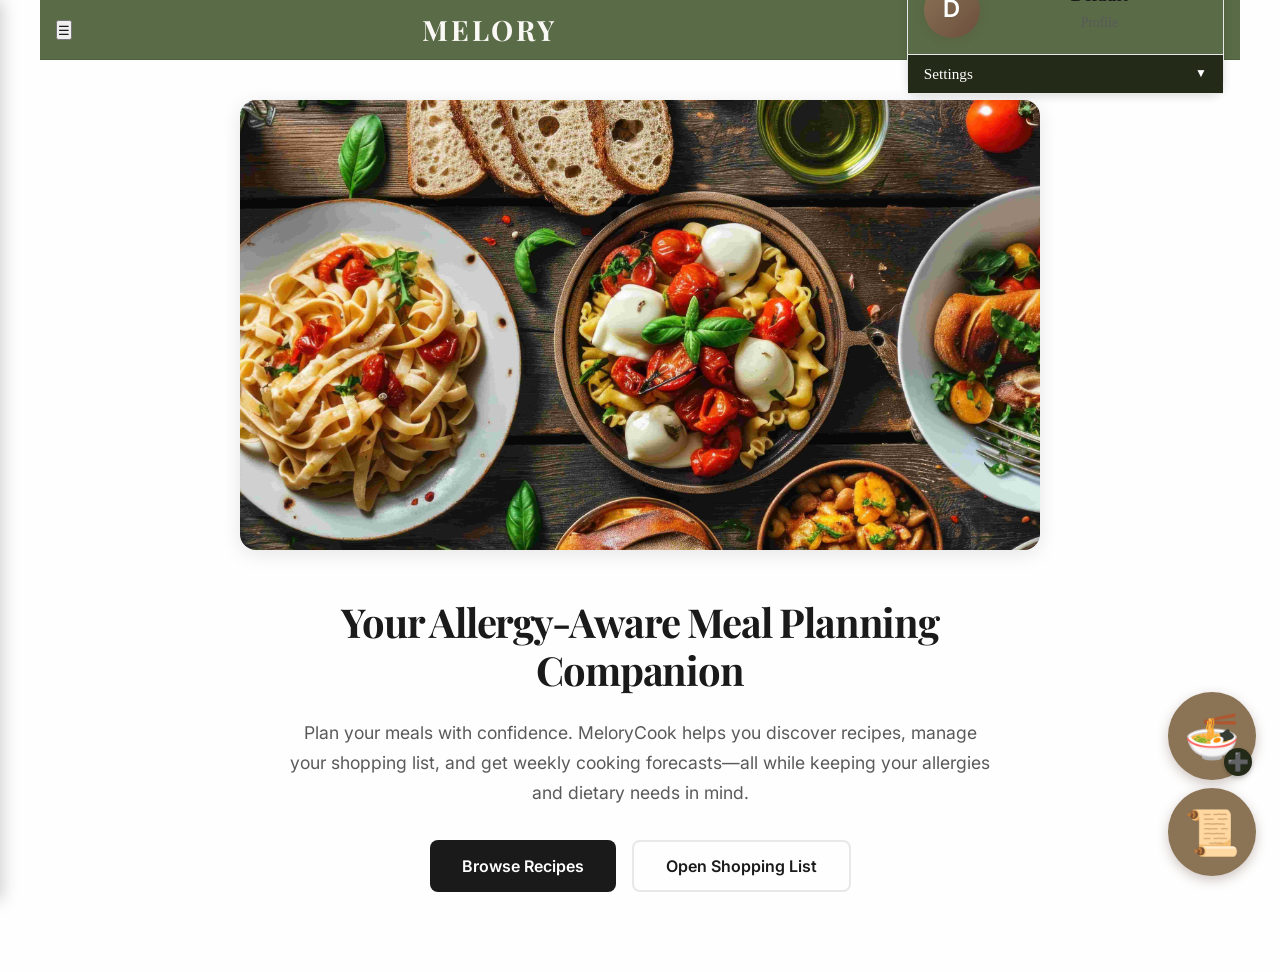
==== index.html @ 7a31fc46 "added a band but behaviour is a mess" ====
<!DOCTYPE html>
<html lang="en">
<head>
    <meta charset="UTF-8">
    <meta name="viewport" content="width=device-width, initial-scale=1.0">
    <title>MeloryCook</title>
    <link rel="stylesheet" href="styles.css">
</head>
<body>
    <div class="container">
        <header class="app-header">
            <div class="app-header__left">
                <button id="drawer-toggle-btn" class="drawer-toggle-btn" aria-label="Open navigation menu" title="Menu">
                    <span class="drawer-toggle-icon">☰</span>
                </button>
            </div>
            <div class="app-header__center">
                <h1 class="header-logo-text">MELORY</h1>
            </div>
            <div class="app-header__right" id="header-profile-container">
                <!-- Profile widget will be moved here by JS -->
            </div>
        </header>

        <!-- Navigation Drawer -->
        <div id="drawer-overlay" class="drawer-overlay"></div>
        <nav id="navigation-drawer" class="navigation-drawer">
            <div class="drawer-header">
                <h2 class="drawer-title">Menu</h2>
                <button id="drawer-close-btn" class="drawer-close-btn" aria-label="Close navigation menu" title="Close">×</button>
            </div>
            <div class="drawer-content">
                <button class="drawer-item active" data-view="home">
                    <span class="drawer-item-icon">🏠</span>
                    <span class="drawer-item-text">Home</span>
                </button>
                <button class="drawer-item" data-view="recipes">
                    <span class="drawer-item-icon">📖</span>
                    <span class="drawer-item-text">Recipes</span>
                </button>
                <button class="drawer-item" data-view="shopping">
                    <span class="drawer-item-icon">🛒</span>
                    <span class="drawer-item-text">Shopping List</span>
                </button>
                <button class="drawer-item" data-view="forecast">
                    <span class="drawer-item-icon">📅</span>
                    <span class="drawer-item-text">Weekly Forecast</span>
                </button>
                <button class="drawer-item" data-view="allergies">
                    <span class="drawer-item-icon">⚠️</span>
                    <span class="drawer-item-text">Allergy Information</span>
                </button>
                <button class="drawer-item drawer-item-placeholder" data-view="scanner" disabled>
                    <span class="drawer-item-icon">📷</span>
                    <span class="drawer-item-text">Scanner</span>
                </button>
            </div>
        </nav>

        <nav class="main-nav">
            <button class="nav-btn active" data-view="recipes">Recipes</button>
            <button class="nav-btn" data-view="shopping">Shopping List</button>
            <button class="nav-btn" data-view="forecast">Weekly Forecast</button>
            <button class="nav-btn" data-view="allergies">Allergy Information</button>
        </nav>

        <!-- Home View -->
        <div id="home-view" class="view-section">
            <div class="home-container">
                <div class="home-hero">
                    <img src="images/brand/home-hero.jpg" alt="Delicious meals" class="home-hero-img">
                </div>
                <div class="home-content">
                    <h1 class="home-headline">Your Allergy-Aware Meal Planning Companion</h1>
                    <p class="home-description">
                        Plan your meals with confidence. MeloryCook helps you discover recipes, manage your shopping list, 
                        and get weekly cooking forecasts—all while keeping your allergies and dietary needs in mind.
                    </p>
                    <div class="home-cta-buttons">
                        <button class="home-cta-btn home-cta-primary" data-view="recipes">Browse Recipes</button>
                        <button class="home-cta-btn home-cta-secondary" data-view="shopping">Open Shopping List</button>
                    </div>
                </div>
            </div>
        </div>

        <!-- Recipes View -->
        <div id="recipes-view" class="view-section hidden">
            <div class="recipe-search-section">
                <div class="recipe-search-input-wrapper">
                    <input type="text" id="recipe-search-input" class="recipe-search-input" placeholder="Search recipes...">
                    <button id="recipe-search-clear-btn" class="recipe-search-clear-btn" title="Clear search" style="display: none;">×</button>
                </div>
                <button id="recipe-search-local-btn" class="recipe-search-btn">Local</button>
                <button id="recipe-search-online-btn" class="recipe-search-btn">Online</button>
            </div>
            <div id="recipe-list" class="recipe-grid">
                <!-- Recipes will be dynamically loaded here -->
            </div>

            <div id="recipe-detail" class="recipe-detail hidden">
                <button id="back-btn" class="back-btn">← Back to Recipes</button>
                <div id="detail-content"></div>
            </div>
        </div>

        <!-- Shopping List View -->
        <div id="shopping-view" class="view-section hidden">
            <div class="shopping-container">
                <h2 class="section-title">🛒 Shopping List</h2>
                <div class="add-item-section">
                    <input type="text" id="grocery-input" class="grocery-input" placeholder="Add grocery item...">
                    <button id="add-grocery-btn" class="add-btn">Add</button>
                </div>
                <ul id="grocery-list" class="grocery-list">
                    <!-- Grocery items will be added here -->
                </ul>
                <button id="clear-list-btn" class="clear-btn">Clear All</button>
                <button id="reset-demo-btn" class="clear-btn" style="margin-top: 10px;">Reset Demo Data</button>
            </div>
        </div>

        <!-- Weekly Forecast View -->
        <div id="forecast-view" class="view-section hidden">
            <div class="forecast-container">
                <h2 class="section-title">📅 Weekly Cooking Forecast</h2>
                <p class="section-description">See what you can cook with your shopping list items and what you need to buy for next week</p>

                <div id="forecast-content" class="forecast-content">
                    <!-- Forecast results will be displayed here -->
                </div>
            </div>
        </div>

        <!-- Allergy Information View -->
        <div id="allergies-view" class="view-section hidden">
            <div class="allergy-container">
                <h2 class="section-title">⚠️ Allergy Information</h2>

                <div class="allergy-search-section">
                    <h3>Find Replacement Ingredients</h3>
                    <p class="section-description">Type in an ingredient you're allergic to and find suitable replacements</p>
                    <div class="search-box">
                        <input type="text" id="allergy-search-input" class="allergy-input" placeholder="Enter ingredient (e.g., milk, eggs, nuts)...">
                        <button id="search-allergy-btn" class="search-btn">Search</button>
                    </div>
                    <div id="replacement-result" class="replacement-result hidden"></div>
                </div>

                <div class="allergy-list-section">
                    <h3>Common Allergies & Information</h3>
                    <p class="section-description">Learn about common food allergies and their symptoms</p>
                    <div id="allergy-list" class="allergy-list">
                        <!-- Allergy information will be displayed here -->
                    </div>
                </div>
            </div>
        </div>

        <!-- Scanner View (Placeholder) -->
        <div id="scanner-view" class="view-section hidden">
            <div class="scanner-container">
                <h2 class="section-title">📷 Ingredient Scanner</h2>
                <div class="scanner-placeholder">
                    <p class="scanner-placeholder-description">
                        Scan ingredient labels to automatically detect allergens and dietary information. 
                        This feature is currently in development and will be available soon.
                    </p>
                    <button class="scanner-upload-btn" disabled>
                        <span class="scanner-upload-icon">📤</span>
                        <span class="scanner-upload-text">Upload Label Image</span>
                    </button>
                </div>
            </div>
        </div>
    </div>

    <script src="data/allergens.js"></script>
    <script src="data/recipes.local.js"></script>
    <script src="data/cuisineTaxonomy.js"></script>
    <script src="data/providers.js"></script>
    <script src="src/ui/domUtils.js"></script>
    <script src="src/ui/renderCommonStates.js"></script>
    <script src="src/ui/renderRecipes.js"></script>
    <script src="src/ui/renderRecipeDetail.js"></script>
    <script src="src/ui/renderAddRecipeFab.js"></script>
    <script src="src/ui/renderAddRecipeModal.js"></script>
    <script src="src/app.js" defer></script>
</body>
</html>
---- styles.css ----
/* Google Fonts Import */
@import url('https://fonts.googleapis.com/css2?family=Playfair+Display:wght@400;600;700&family=Inter:wght@400;500;600&display=swap');

:root {
    /* Minimalist Baker-inspired color tokens - Clean, white, content-first */
    --bg: #fefefe;
    --surface: #ffffff;
    --surface-muted: #fafafa;
    --text: #1a1a1a;
    --text-muted: #5a5a5a;
    --border: #e8e8e8;
    --accent-peach: #f4a88a;
    --accent-terracotta: #c97d60;
    --brand-forest: #232a17;
    --brand-olive: #5a6b47;
    --link: #c97d60;
    --link-hover: #b86a4d;
    --focus: #c97d60;
    
    /* Legacy support (mapped to new tokens) */
    --surface: var(--surface);
    --muted: var(--text-muted);
    --brand: var(--brand-forest);
    --accent: var(--accent-terracotta);
    --shadow: 0 10px 30px rgba(0, 0, 0, 0.10);
    --radius: 14px;
    
    /* MeloryCook legacy variables (mapped to new tokens) */
    --mc-bg: var(--bg);
    --mc-surface: var(--surface);
    --mc-ink: var(--text);
    --mc-muted: var(--text-muted);
    --mc-border: var(--border);
    --mc-green: var(--brand-forest);
    --mc-beige: var(--surface-muted);
    --mc-accent: var(--accent-terracotta);
    
    /* Typography */
    --font-heading: 'Playfair Display', Georgia, serif;
    --font-body: 'Inter', -apple-system, BlinkMacSystemFont, 'Segoe UI', sans-serif;
}

* {
    margin: 0;
    padding: 0;
    box-sizing: border-box;
}

html, body {
    background: var(--mc-bg);
    color: var(--mc-ink);
    font-family: var(--font-body);
    font-size: 16px;
    line-height: 1.7;
    min-height: 100vh;
    padding: 0;
    -webkit-font-smoothing: antialiased;
    -moz-osx-font-smoothing: grayscale;
}

h1, h2, h3, h4, h5, h6 {
    font-family: var(--font-heading);
    letter-spacing: -0.02em;
    line-height: 1.2;
    font-weight: 700;
    color: var(--mc-ink);
}

p, .muted, .secondary-text {
    color: var(--mc-muted);
}

.container {
    max-width: 1400px;
    margin: 0 auto;
    padding: 0 40px;
}

header {
    text-align: center;
    color: var(--text);
    margin-bottom: 0;
    padding: 0;
    min-height: auto;
    height: auto;
    overflow: visible;
}

.app-header {
    position: sticky;
    top: 0;
    background: var(--brand-olive);
    border-bottom: 1px solid rgba(0, 0, 0, 0.1);
    padding: 0 16px;
    display: flex;
    align-items: center;
    justify-content: space-between;
    z-index: 50;
    margin-bottom: 0;
    height: 60px;
    min-height: 60px;
    max-height: 60px;
}

.app-header__left {
    display: flex;
    align-items: center;
    flex: 0 0 auto;
}

.app-header__center {
    flex: 1;
    display: flex;
    align-items: center;
    justify-content: center;
    margin: 0 20px;
}

.header-logo-text {
    font-family: var(--font-heading);
    font-size: 1.75rem;
    font-weight: 700;
    letter-spacing: 0.1em;
    color: #faf8f4;
    text-transform: uppercase;
    margin: 0;
    padding: 0;
    line-height: 1;
}

.app-header__right {
    display: flex;
    align-items: center;
    justify-content: flex-end;
    position: relative;
    min-width: 160px;
    flex: 0 0 auto;
}


/* Profile Widget - Card Layout */
.app-header__right .profile-widget {
    position: relative;
    top: auto;
    right: auto;
    z-index: 60;
    min-width: 280px;
    max-width: 320px;
    margin: 0;
}

/* Fallback for profile widget if not in header */
.profile-widget {
    position: relative;
    top: auto;
    right: auto;
    z-index: 60;
    min-width: 280px;
    max-width: 320px;
}

.profile-card {
    background: var(--surface);
    border: 1px solid var(--border);
    border-radius: var(--radius);
    box-shadow: 0 2px 8px rgba(0, 0, 0, 0.12);
    overflow: visible;
    position: relative;
}

.profile-card-header {
    display: flex;
    align-items: center;
    gap: 12px;
    padding: 16px;
    background: transparent;
}

.profile-avatar {
    width: 56px;
    height: 56px;
    border-radius: 50%;
    background: linear-gradient(135deg, #8B7355 0%, #6B4E3D 100%);
    display: flex;
    align-items: center;
    justify-content: center;
    color: white;
    font-size: 1.5rem;
    font-weight: 600;
    cursor: pointer;
    flex-shrink: 0;
    transition: transform 0.2s ease, box-shadow 0.2s ease;
    box-shadow: 0 2px 8px rgba(92, 64, 51, 0.2);
    overflow: hidden;
    position: relative;
}

.profile-avatar.has-avatar {
    background: transparent;
}

.profile-avatar-img {
    width: 100%;
    height: 100%;
    object-fit: cover;
    border-radius: 50%;
}

.profile-avatar:hover {
    transform: scale(1.05);
    box-shadow: 0 4px 12px rgba(92, 64, 51, 0.3);
}

.profile-avatar:focus {
    outline: 2px solid #8B7355;
    outline-offset: 2px;
}

.profile-info {
    flex: 1;
    min-width: 0;
}

.profile-name {
    font-family: ui-serif, Georgia, "Times New Roman", serif;
    font-size: 1.1rem;
    font-weight: 600;
    color: var(--text);
    margin: 0 0 4px 0;
    white-space: nowrap;
    overflow: hidden;
    text-overflow: ellipsis;
    letter-spacing: 0.2px;
}

.profile-subtitle {
    font-family: ui-serif, Georgia, "Times New Roman", serif;
    font-size: 0.85rem;
    color: var(--muted);
    margin: 0;
}

.profile-settings-btn {
    width: 100%;
    padding: 10px 16px;
    background: var(--mc-green);
    color: white;
    border: none;
    border-top: 1px solid var(--mc-border);
    border-bottom: 1px solid var(--border);
    font-family: ui-serif, Georgia, "Times New Roman", serif;
    font-size: 0.95rem;
    font-weight: 500;
    cursor: pointer;
    transition: background 0.2s ease;
    display: flex;
    align-items: center;
    justify-content: space-between;
    gap: 8px;
}

.profile-settings-btn:hover {
    background: #1a1f10;
}

.profile-settings-btn:focus {
    outline: 2px solid #8B7355;
    outline-offset: -2px;
}

.profile-settings-chevron {
    font-size: 0.75rem;
    transition: transform 0.3s ease;
    display: inline-block;
}

.profile-settings-btn[aria-expanded="true"] .profile-settings-chevron {
    transform: rotate(180deg);
}

.profile-settings-body {
    padding: 16px;
    transition: max-height 0.3s ease, padding 0.3s ease, opacity 0.3s ease;
    overflow: hidden;
    opacity: 1;
    position: relative;
    z-index: 61;
}

.profile-settings-body.collapsed {
    max-height: 0;
    padding: 0 16px;
    overflow: hidden;
    opacity: 0;
}

.profile-section {
    margin-bottom: 16px;
}

.profile-section:last-child {
    margin-bottom: 0;
}

.profile-section label {
    font-family: 'Segoe UI', Tahoma, Geneva, Verdana, sans-serif;
    display: block;
    font-size: 0.9rem;
    color: #5C4033;
    margin-bottom: 6px;
    font-weight: 500;
}

.profile-select {
    font-family: 'Segoe UI', Tahoma, Geneva, Verdana, sans-serif;
    width: 100%;
    padding: 8px 12px;
    border: 2px solid #E6D3B3;
    border-radius: 6px;
    font-size: 0.9rem;
    color: #5C4033;
    background: white;
    cursor: pointer;
}

.profile-select:focus {
    outline: none;
    border-color: #8B7355;
}

.profile-add-section {
    display: flex;
    gap: 6px;
}

.profile-allergies-input-wrapper {
    position: relative;
    display: flex;
    align-items: center;
}

.profile-input {
    font-family: var(--font-body);
    flex: 1;
    padding: 10px 14px;
    border: 1px solid var(--border);
    border-radius: 6px;
    font-size: 0.9rem;
    color: var(--text);
    background: white;
}

.profile-allergies-input-wrapper .profile-input {
    padding-right: 80px;
}

.profile-input:focus {
    outline: none;
    border-color: #8B7355;
}

.profile-allergies-clear-btn {
    position: absolute;
    right: 6px;
    top: 50%;
    transform: translateY(-50%);
    background: transparent;
    border: 1px solid #D0D0D0;
    color: #6B6B6B;
    font-size: 0.75rem;
    font-weight: 500;
    cursor: pointer;
    padding: 4px 10px;
    border-radius: 4px;
    transition: all 0.2s ease;
    font-family: 'Segoe UI', Tahoma, Geneva, Verdana, sans-serif;
}

.profile-allergies-clear-btn:hover {
    background: #F0F0F0;
    border-color: #B0B0B0;
    color: #5C4033;
}

.profile-allergies-clear-btn:active {
    background: #E0E0E0;
}

.profile-avatar-actions {
    display: flex;
    gap: 8px;
    flex-wrap: wrap;
}

.profile-btn {
    font-family: var(--font-body);
    background: var(--mc-ink);
    color: white;
    border: none;
    padding: 10px 20px;
    border-radius: 6px;
    font-size: 0.9rem;
    cursor: pointer;
    transition: all 0.2s ease;
    font-weight: 500;
    white-space: nowrap;
    box-shadow: none;
}

.profile-btn:hover {
    background: #1a1a1a;
    color: white;
    transform: none;
}

.profile-btn:active {
    background: var(--brand-forest);
    color: white;
}

.profile-btn:focus-visible {
    outline: 2px solid var(--focus);
    outline-offset: 2px;
}

.profile-delete-btn {
    font-family: var(--font-body);
    background: transparent;
    color: var(--text-muted);
    border: 1px solid var(--border);
    padding: 10px 20px;
    border-radius: 6px;
    font-size: 0.9rem;
    cursor: pointer;
    transition: all 0.2s ease;
    font-weight: 500;
    width: 100%;
    box-shadow: none;
}

.profile-delete-btn:hover:not(:disabled) {
    background: transparent;
    color: var(--text);
    border-color: var(--border);
    transform: none;
}

.profile-delete-btn:active:not(:disabled) {
    background: transparent;
    color: var(--text);
}

.profile-delete-btn:focus-visible {
    outline: 2px solid var(--focus);
    outline-offset: 2px;
}

.profile-delete-btn:disabled {
    opacity: 0.5;
    cursor: not-allowed;
}

/* Log Floating Action Button */
.log-fab {
    position: fixed !important;
    bottom: 24px !important;
    right: 24px !important;
    width: 88px;
    height: 88px;
    border-radius: 50%;
    background: #8B7355;
    color: white;
    border: none;
    cursor: pointer;
    box-shadow: 0 4px 12px rgba(92, 64, 51, 0.3);
    z-index: 9999 !important;
    display: flex;
    align-items: center;
    justify-content: center;
    transition: all 0.3s ease;
    padding: 0;
    margin: 0;
}

.log-fab-icon {
    font-size: 2.8rem;
    line-height: 1;
    display: flex;
    align-items: center;
    justify-content: center;
}

.log-fab-indicator {
    position: absolute;
    top: 6px;
    right: 6px;
    width: 16px;
    height: 16px;
    border-radius: 50%;
    background: #FF1744;
    border: 3px solid #FFFEF9;
    box-shadow: 0 2px 4px rgba(0, 0, 0, 0.2);
    pointer-events: none;
}

.log-fab-indicator.hidden {
    display: none;
}

.log-fab:hover {
    background: #6B4E3D;
    transform: scale(1.05);
    box-shadow: 0 6px 16px rgba(92, 64, 51, 0.4);
}

.log-fab:focus {
    outline: 2px solid #8B7355;
    outline-offset: 2px;
}

.log-fab:active {
    transform: scale(0.98);
}

.log-fab.hidden {
    display: none;
}

/* Log Overlay */
.log-overlay {
    position: fixed;
    top: 0;
    left: 0;
    right: 0;
    bottom: 0;
    background: rgba(0, 0, 0, 0.4);
    z-index: 1000;
    animation: fadeInOverlay 0.2s ease;
}

@keyframes fadeInOverlay {
    from {
        opacity: 0;
    }
    to {
        opacity: 1;
    }
}

.log-overlay.hidden {
    display: none;
}

/* Log Panel (Drawer) */
.log-panel {
    position: fixed;
    top: 0;
    right: 0;
    bottom: 0;
    width: 100%;
    max-width: 400px;
    background: #FFFEF9;
    border-left: 2px solid #8B7355;
    box-shadow: -4px 0 20px rgba(92, 64, 51, 0.3);
    z-index: 1001;
    display: flex;
    flex-direction: column;
    animation: slideInRight 0.3s ease;
}

.log-panel.hidden {
    display: none;
}

@keyframes slideInRight {
    from {
        transform: translateX(100%);
    }
    to {
        transform: translateX(0);
    }
}

.log-panel-header {
    display: flex;
    justify-content: space-between;
    align-items: center;
    padding: 16px;
    background: #8B7355;
    color: white;
    flex-shrink: 0;
    border-bottom: 1px solid rgba(107, 78, 61, 0.3);
}

.log-panel-header h3 {
    font-family: 'Segoe UI', Tahoma, Geneva, Verdana, sans-serif;
    font-size: 1.1rem;
    font-weight: 600;
    margin: 0;
}

.log-close-btn {
    background: transparent;
    border: none;
    color: white;
    font-size: 1.8rem;
    cursor: pointer;
    padding: 0;
    width: 32px;
    height: 32px;
    display: flex;
    align-items: center;
    justify-content: center;
    line-height: 1;
    transition: transform 0.2s ease;
    border-radius: 4px;
}

.log-close-btn:hover {
    background: rgba(255, 255, 255, 0.15);
    color: white;
    transform: scale(1.1);
}

.log-close-btn:active {
    background: rgba(255, 255, 255, 0.2);
    color: white;
}

.log-close-btn:focus {
    outline: 2px solid white;
    outline-offset: 2px;
}

.log-panel-body {
    padding: 16px;
    display: flex;
    flex-direction: column;
    flex: 1;
    min-height: 0;
    overflow-y: auto;
    overflow-x: hidden;
}

.log-entry-section {
    margin-bottom: 16px;
    flex-shrink: 0;
}

.log-textarea {
    font-family: var(--font-body);
    width: 100%;
    padding: 12px 16px;
    border: 1px solid var(--mc-border);
    border-radius: 6px;
    font-size: 0.9rem;
    color: #5C4033;
    background: white;
    resize: vertical;
    min-height: 60px;
    margin-bottom: 8px;
}

.log-textarea:focus {
    outline: none;
    border-color: #8B7355;
}

.log-btn {
    font-family: 'Segoe UI', Tahoma, Geneva, Verdana, sans-serif;
    background: #8B7355;
    color: white;
    border: none;
    padding: 8px 16px;
    border-radius: 6px;
    font-size: 0.9rem;
    cursor: pointer;
    transition: all 0.3s ease;
    font-weight: 500;
    width: 100%;
}

.log-btn:hover {
    background: #5a3d2e;
    color: white;
    transform: translateY(-1px);
}

.log-btn:active {
    background: #4a2f1f;
    color: white;
}

.log-btn:focus-visible {
    outline: 2px solid #8B7355;
    outline-offset: 2px;
}

.log-entries {
    flex: 1;
    margin-top: 8px;
    min-height: 0;
}

.log-entry {
    display: flex;
    justify-content: space-between;
    align-items: flex-start;
    padding: 10px;
    margin-bottom: 8px;
    background: white;
    border: 1px solid #E6D3B3;
    border-radius: 6px;
    transition: all 0.2s ease;
}

.log-entry:hover {
    box-shadow: 0 2px 6px rgba(92, 64, 51, 0.1);
}

.log-entry-content {
    flex: 1;
    min-width: 0;
}

.log-entry-text {
    font-family: 'Segoe UI', Tahoma, Geneva, Verdana, sans-serif;
    font-size: 0.9rem;
    color: #5C4033;
    margin-bottom: 4px;
    word-wrap: break-word;
    white-space: pre-wrap;
}

.log-entry-time {
    font-family: 'Segoe UI', Tahoma, Geneva, Verdana, sans-serif;
    font-size: 0.75rem;
    color: #8B7355;
}

.log-delete-btn {
    font-family: 'Segoe UI', Tahoma, Geneva, Verdana, sans-serif;
    background: #D2B48C;
    color: white;
    border: none;
    width: 22px;
    height: 22px;
    border-radius: 50%;
    cursor: pointer;
    font-size: 1.2rem;
    line-height: 1;
    transition: all 0.3s ease;
    flex-shrink: 0;
    margin-left: 8px;
    display: flex;
    align-items: center;
    justify-content: center;
    padding: 0;
}

.log-delete-btn:hover {
    background: #9a6f09;
    color: white;
    transform: scale(1.1);
}

.log-delete-btn:active {
    background: #7a5707;
    color: white;
}

.log-delete-btn:focus-visible {
    outline: 2px solid #D2B48C;
    outline-offset: 2px;
}

.log-empty {
    font-family: var(--font-body);
    text-align: center;
    padding: 40px 20px;
    color: var(--text-muted);
    font-size: 0.95rem;
    line-height: 1.7;
    font-style: italic;
}

/* Navigation */
.main-nav {
    display: none; /* Hidden visually but kept in DOM for JS compatibility */
    justify-content: center;
    gap: 0;
    margin-bottom: 64px;
    flex-wrap: wrap;
    padding: 0;
    border-bottom: 1px solid var(--border);
}

.nav-btn {
    font-family: var(--font-body);
    background: transparent;
    color: var(--text-muted);
    border: none;
    border-bottom: 2px solid transparent;
    padding: 12px 20px;
    border-radius: 0;
    font-size: 0.95rem;
    cursor: pointer;
    transition: all 0.2s ease;
    font-weight: 500;
    letter-spacing: 0.01em;
    position: relative;
}

.nav-btn:hover {
    color: var(--text);
    background: transparent;
}

.nav-btn:active {
    color: var(--text);
    background: transparent;
}

.nav-btn:focus-visible {
    outline: 2px solid var(--focus);
    outline-offset: 2px;
}

.nav-btn.active {
    background: transparent;
    color: var(--text);
    border-bottom-color: var(--brand-forest);
    font-weight: 600;
}

.nav-btn.active:hover {
    background: transparent;
    color: var(--text);
    border-bottom-color: var(--brand-forest);
}

/* Recipe Search Toggle Buttons */
.recipe-search-section {
    display: flex;
    gap: 12px;
    margin-bottom: 50px;
    align-items: center;
    max-width: 100%;
}

.recipe-search-input-wrapper {
    position: relative;
    flex: 1;
    display: flex;
    align-items: center;
}

.recipe-search-input {
    font-family: var(--font-body);
    width: 100%;
    padding: 14px 40px 14px 18px;
    border: 1px solid var(--mc-border);
    border-radius: 8px;
    font-size: 1rem;
    color: var(--mc-ink);
    background: var(--mc-surface);
}

.recipe-search-input:focus {
    outline: none;
    border-color: var(--text);
    box-shadow: 0 0 0 2px rgba(26, 26, 26, 0.08);
}

.recipe-search-clear-btn {
    position: absolute;
    right: 8px;
    top: 50%;
    transform: translateY(-50%);
    background: transparent;
    border: none;
    color: #8B8B8B;
    font-size: 1.5rem;
    line-height: 1;
    cursor: pointer;
    padding: 4px 8px;
    border-radius: 4px;
    transition: all 0.2s ease;
    display: flex;
    align-items: center;
    justify-content: center;
    width: 28px;
    height: 28px;
}

.recipe-search-clear-btn:hover {
    background: #E8E8E8;
    color: #5C4033;
}

.recipe-search-clear-btn:active {
    background: #D8D8D8;
}

.recipe-search-btn {
    font-family: var(--font-body);
    background: transparent;
    color: var(--text-muted);
    border: 1px solid var(--border);
    padding: 10px 20px;
    border-radius: 6px;
    font-size: 0.9rem;
    cursor: pointer;
    transition: all 0.2s ease;
    font-weight: 500;
}

/* Inactive hover - must remain muted */
.recipe-search-btn:hover:not(.active) {
    background: transparent;
    color: var(--text);
    border-color: var(--border);
}

/* Active state - must override all other states */
.recipe-search-btn.active {
    background: var(--mc-ink);
    color: white;
    border-color: var(--mc-ink);
    box-shadow: none;
    font-weight: 500;
}

.recipe-search-btn.active:hover {
    background: var(--text);
    color: white;
    border-color: var(--text);
}

.recipe-search-btn:active {
    background: var(--surface-muted);
    color: var(--text);
}

.recipe-search-btn.active:active {
    background: var(--brand-forest);
    color: white;
}

.recipe-search-btn:focus-visible {
    outline: 2px solid var(--focus);
    outline-offset: 2px;
}

.view-section {
    animation: fadeIn 0.3s ease;
    display: block;
    min-height: auto;
    padding: 0;
    margin: 0;
}

#recipes-view {
    display: block;
    min-height: auto;
}

/* Shopping List Styles */
.shopping-container {
    background: var(--surface);
    border-radius: 12px;
    padding: 56px;
    box-shadow: none;
    border: 1px solid var(--border);
    max-width: 800px;
    margin: 0 auto;
}

.section-title {
    font-family: var(--font-heading);
    font-size: 2.5rem;
    color: var(--text);
    margin-bottom: 48px;
    font-weight: 700;
    letter-spacing: -0.03em;
    line-height: 1.15;
}

.add-item-section {
    display: flex;
    gap: 10px;
    margin-bottom: 30px;
}

.grocery-input {
    font-family: var(--font-body);
    flex: 1;
    padding: 14px 18px;
    border: 1px solid var(--border);
    border-radius: 8px;
    font-size: 1rem;
    color: var(--text);
    background: var(--surface);
    box-shadow: inset 0 1px 2px rgba(0, 0, 0, 0.02);
}

.grocery-input:focus {
    outline: none;
    border-color: var(--mc-accent);
    box-shadow: inset 0 1px 2px rgba(0, 0, 0, 0.03), 0 0 0 2px rgba(200, 169, 120, 0.15);
}

.add-btn {
    font-family: var(--font-body);
    background: var(--mc-ink);
    color: white;
    border: none;
    padding: 11px 24px;
    border-radius: 6px;
    font-size: 0.95rem;
    cursor: pointer;
    transition: all 0.2s ease;
    box-shadow: none;
    font-weight: 500;
}

.add-btn:hover {
    background: var(--text);
    color: white;
    transform: none;
    box-shadow: none;
}

.add-btn:active {
    background: var(--brand-forest);
    color: white;
}

.add-btn:focus-visible {
    outline: 2px solid var(--focus);
    outline-offset: 2px;
}

.grocery-list {
    list-style: none;
    padding: 0;
    margin-bottom: 20px;
}

.grocery-item {
    font-family: 'Segoe UI', Tahoma, Geneva, Verdana, sans-serif;
    display: flex;
    align-items: center;
    gap: 15px;
    padding: 15px;
    background: white;
    border: 1px solid #E6D3B3;
    border-radius: 8px;
    margin-bottom: 10px;
    transition: all 0.3s ease;
}

.grocery-item:hover {
    box-shadow: 0 2px 8px rgba(92, 64, 51, 0.1);
}

.grocery-item.checked {
    background: #F0F8F0;
    border-color: #6B8E23;
}

.grocery-item.checked .grocery-text {
    color: #5C4033;
    font-weight: 500;
}

.grocery-item input[type="checkbox"] {
    width: 20px;
    height: 20px;
    cursor: pointer;
    accent-color: #6B8E23;
}

.grocery-item.checked input[type="checkbox"] {
    accent-color: #6B8E23;
}

.grocery-text {
    flex: 1;
    font-size: 1.1rem;
    color: #5C4033;
}

.remove-btn {
    font-family: 'Segoe UI', Tahoma, Geneva, Verdana, sans-serif;
    background: #D2B48C;
    color: white;
    border: none;
    width: 30px;
    height: 30px;
    border-radius: 50%;
    cursor: pointer;
    font-size: 1.2rem;
    line-height: 1;
    transition: all 0.3s ease;
}

.remove-btn:hover {
    background: #9a6f09;
    color: white;
    transform: scale(1.1);
}

.remove-btn:active {
    background: #7a5707;
    color: white;
}

.remove-btn:focus-visible {
    outline: 2px solid #D2B48C;
    outline-offset: 2px;
}

.empty-message {
    font-family: var(--font-body);
    text-align: center;
    padding: 60px 40px;
    color: var(--text-muted);
    font-size: 1rem;
    font-style: italic;
    line-height: 1.7;
}

.clear-btn {
    font-family: var(--font-body);
    background: transparent;
    color: var(--text-muted);
    border: 1px solid var(--border);
    padding: 11px 24px;
    border-radius: 6px;
    font-size: 0.95rem;
    cursor: pointer;
    transition: all 0.2s ease;
    width: 100%;
    font-weight: 500;
}

.clear-btn:hover {
    background: transparent;
    color: var(--text);
    border-color: var(--border);
    transform: none;
    box-shadow: none;
}

.clear-btn:active {
    background: transparent;
    color: var(--text);
}

.clear-btn:focus-visible {
    outline: 2px solid var(--focus);
    outline-offset: 2px;
}

/* Allergy Information Styles */
.allergy-container {
    background: var(--surface);
    border-radius: 12px;
    padding: 56px;
    box-shadow: none;
    border: 1px solid var(--border);
    max-width: 1000px;
    margin: 0 auto;
}

.allergy-search-section {
    margin-bottom: 50px;
    padding-bottom: 30px;
    border-bottom: 2px solid #E6D3B3;
}

.allergy-search-section h3 {
    font-family: 'Segoe UI', Tahoma, Geneva, Verdana, sans-serif;
    font-size: 1.8rem;
    color: #5C4033;
    margin-bottom: 10px;
    font-weight: 600;
}

.section-description {
    font-family: var(--font-body);
    color: var(--mc-muted);
    margin-bottom: 32px;
    font-size: 1rem;
    line-height: 1.7;
}

.search-box {
    display: flex;
    gap: 10px;
    margin-bottom: 20px;
}

.allergy-input {
    font-family: var(--font-body);
    flex: 1;
    padding: 14px 18px;
    border: 1px solid var(--border);
    border-radius: 8px;
    font-size: 1rem;
    color: var(--text);
    background: var(--surface);
}

.allergy-input:focus {
    outline: none;
    border-color: #8B7355;
}

.search-btn {
    font-family: var(--font-body);
    background: var(--mc-ink);
    color: white;
    border: none;
    padding: 11px 24px;
    border-radius: 6px;
    font-size: 0.95rem;
    cursor: pointer;
    transition: all 0.2s ease;
    font-weight: 500;
    box-shadow: none;
}

.search-btn:hover {
    background: var(--text);
    color: white;
    transform: none;
    box-shadow: none;
}

.search-btn:active {
    background: var(--brand-forest);
    color: white;
}

.search-btn:focus-visible {
    outline: 2px solid var(--focus);
    outline-offset: 2px;
}

.replacement-result {
    background: white;
    border: 2px solid #E6D3B3;
    border-radius: 8px;
    padding: 20px;
    margin-top: 20px;
}

.replacement-result h4 {
    font-family: 'Segoe UI', Tahoma, Geneva, Verdana, sans-serif;
    color: #5C4033;
    margin-bottom: 15px;
    font-size: 1.3rem;
    font-weight: 600;
}

.replacement-list {
    list-style: none;
    padding: 0;
}

.replacement-list li {
    font-family: 'Segoe UI', Tahoma, Geneva, Verdana, sans-serif;
    padding: 10px 0;
    padding-left: 25px;
    position: relative;
    color: #5C4033;
    border-bottom: 1px solid #E6D3B3;
}

.replacement-list li:before {
    content: "→";
    position: absolute;
    left: 0;
    color: #8B7355;
    font-weight: bold;
}

.no-result {
    font-family: 'Segoe UI', Tahoma, Geneva, Verdana, sans-serif;
    color: #6B4E3D;
    font-style: italic;
    line-height: 1.6;
}

.allergy-list-section h3 {
    font-family: var(--font-heading);
    font-size: 1.75rem;
    color: var(--mc-ink);
    margin-bottom: 24px;
    font-weight: 700;
    letter-spacing: -0.02em;
    line-height: 1.2;
}

.allergy-list {
    display: grid;
    grid-template-columns: repeat(auto-fill, minmax(300px, 1fr));
    gap: 20px;
    margin-top: 20px;
}

.allergy-card {
    background: white;
    border: 2px solid #E6D3B3;
    border-radius: 12px;
    padding: 20px;
    transition: all 0.3s ease;
}

.allergy-card:hover {
    box-shadow: 0 4px 15px rgba(92, 64, 51, 0.15);
    transform: translateY(-5px);
}

.allergy-name {
    font-family: 'Segoe UI', Tahoma, Geneva, Verdana, sans-serif;
    font-size: 1.3rem;
    color: #5C4033;
    margin-bottom: 15px;
    font-weight: 600;
    padding-bottom: 10px;
    border-bottom: 2px solid #E6D3B3;
}

.allergy-info {
    font-family: 'Segoe UI', Tahoma, Geneva, Verdana, sans-serif;
}

.allergy-info p {
    color: #5C4033;
    margin-bottom: 10px;
    line-height: 1.6;
    font-size: 0.95rem;
}

.allergy-info strong {
    color: #8B7355;
}

/* Forecast Styles */
.forecast-container {
    background: var(--surface);
    border-radius: 12px;
    padding: 56px;
    box-shadow: none;
    border: 1px solid var(--border);
    max-width: 1200px;
    margin: 0 auto;
}

.forecast-content {
    margin-top: 20px;
}

.scanner-container {
    background: var(--surface);
    border-radius: 12px;
    padding: 56px;
    box-shadow: none;
    border: 1px solid var(--border);
    max-width: 800px;
    margin: 0 auto;
}

.scanner-placeholder {
    text-align: center;
    padding: 80px 40px;
    display: flex;
    flex-direction: column;
    align-items: center;
    gap: 32px;
}

.scanner-placeholder-description {
    font-family: var(--font-body);
    font-size: 1.1rem;
    color: var(--text-muted);
    line-height: 1.7;
    margin: 0;
    max-width: 600px;
}

.scanner-upload-btn {
    font-family: var(--font-body);
    background: var(--surface-muted);
    color: var(--text-muted);
    border: 2px dashed var(--border);
    border-radius: 12px;
    padding: 24px 48px;
    font-size: 1rem;
    font-weight: 500;
    cursor: not-allowed;
    display: flex;
    align-items: center;
    gap: 12px;
    transition: none;
    opacity: 0.6;
    min-width: 240px;
    justify-content: center;
}

.scanner-upload-btn:disabled {
    opacity: 0.6;
    cursor: not-allowed;
}

.scanner-upload-icon {
    font-size: 1.5rem;
    line-height: 1;
}

.scanner-upload-text {
    font-family: var(--font-body);
}

.forecast-intro {
    background: white;
    border: 2px solid #E6D3B3;
    border-radius: 12px;
    padding: 20px;
    margin-bottom: 30px;
}

.forecast-intro-text {
    font-family: 'Segoe UI', Tahoma, Geneva, Verdana, sans-serif;
    color: #5C4033;
    font-size: 1.1rem;
    line-height: 1.6;
    margin: 0;
    text-align: center;
}

.forecast-section {
    margin-bottom: 40px;
    padding-bottom: 30px;
    border-bottom: 2px solid #E6D3B3;
}

.forecast-section:last-child {
    border-bottom: none;
}

.forecast-section-title {
    font-family: Georgia, "Times New Roman", serif;
    font-size: 1.8rem;
    color: var(--mc-ink);
    margin-bottom: 20px;
    font-weight: 600;
    letter-spacing: 0.2px;
}

.forecast-section-title.success {
    color: #6B8E23;
}

.forecast-section-title.partial {
    color: #DAA520;
}

.forecast-section-title.shopping {
    color: #8B7355;
}

.recipe-forecast-grid {
    display: grid;
    grid-template-columns: repeat(auto-fill, minmax(280px, 1fr));
    gap: 20px;
}

.recipe-forecast-card {
    background: var(--mc-surface);
    border: 1px solid var(--mc-border);
    border-radius: var(--radius);
    padding: 15px;
    transition: all 0.3s ease;
    display: flex;
    flex-direction: column;
    box-shadow: 0 2px 6px rgba(0, 0, 0, 0.05);
}

.recipe-forecast-card.ready-card {
    cursor: pointer;
    border-color: #6B8E23;
}

.recipe-forecast-card.ready-card:hover {
    box-shadow: 0 4px 15px rgba(107, 142, 35, 0.3);
    transform: translateY(-5px);
    border-color: #6B8E23;
}

.recipe-forecast-card.partial-card {
    border-color: #DAA520;
}

.recipe-forecast-card.partial-card:hover {
    box-shadow: 0 4px 15px rgba(92, 64, 51, 0.15);
    transform: translateY(-5px);
}

.forecast-recipe-image {
    width: 100%;
    height: 150px;
    border-radius: 8px;
    overflow: hidden;
    margin-bottom: 15px;
}

.forecast-recipe-image img {
    width: 100%;
    height: 100%;
    object-fit: cover;
}

.recipe-forecast-card h4 {
    font-family: Georgia, "Times New Roman", serif;
    font-size: 1.2rem;
    color: var(--mc-ink);
    margin-bottom: 10px;
    font-weight: 600;
    letter-spacing: 0.2px;
}

.forecast-meta {
    font-family: ui-serif, Georgia, "Times New Roman", serif;
    font-size: 0.9rem;
    color: var(--mc-muted);
    margin-bottom: 10px;
}

.forecast-status {
    font-family: 'Segoe UI', Tahoma, Geneva, Verdana, sans-serif;
    padding: 8px 12px;
    border-radius: 6px;
    font-size: 0.9rem;
    font-weight: 500;
    text-align: center;
    margin-bottom: 10px;
}

.success-status {
    background: #E6F5E6;
    color: #6B8E23;
}

.partial-status {
    background: #FFF8DC;
    color: #DAA520;
}

.ingredient-match-info {
    margin-top: 10px;
    margin-bottom: 10px;
}

.match-badge {
    font-family: 'Segoe UI', Tahoma, Geneva, Verdana, sans-serif;
    display: inline-block;
    background: #F5E6D3;
    color: #5C4033;
    padding: 4px 10px;
    border-radius: 12px;
    font-size: 0.85rem;
    font-weight: 500;
}

.missing-ingredients-box {
    font-family: 'Segoe UI', Tahoma, Geneva, Verdana, sans-serif;
    margin-top: 15px;
    padding: 15px;
    background: #FFF8DC;
    border: 2px solid #DAA520;
    border-radius: 8px;
    flex-grow: 1;
}

.missing-header {
    color: #8B7355;
    font-size: 0.9rem;
    margin-bottom: 10px;
    font-weight: 600;
}

.missing-ingredients-list {
    list-style: none;
    padding: 0;
    margin: 0;
}

.missing-ingredients-list li {
    font-size: 0.9rem;
    color: #5C4033;
    padding: 8px 0;
    display: flex;
    justify-content: space-between;
    align-items: center;
    border-bottom: 1px solid #E6D3B3;
}

.missing-ingredients-list li:last-child {
    border-bottom: none;
}

.add-missing-btn {
    font-family: 'Segoe UI', Tahoma, Geneva, Verdana, sans-serif;
    border: none;
    width: 28px;
    height: 28px;
    border-radius: 50%;
    font-size: 1.2rem;
    line-height: 1;
    cursor: pointer;
    transition: all 0.3s ease;
    font-weight: bold;
    flex-shrink: 0;
    display: flex;
    align-items: center;
    justify-content: center;
    color: white;
}

/* Default grey state for add buttons */
.add-btn {
    background: #B0B0B0;
    color: white;
}

.add-btn:hover:not(:disabled):not(.added) {
    background: #909090;
}

/* Active colored state when ingredient is already added */
.add-btn.added {
    background: #6B8E23;
    color: white;
}

.add-btn.added:hover {
    background: #6B8E23;
    transform: none;
}

/* Disabled state */
.add-btn[disabled],
.add-btn.added {
    cursor: not-allowed;
    opacity: 0.8;
}

.add-btn[disabled]:hover,
.add-btn.added:hover {
    transform: none;
    background: #6B8E23;
}

/* Specific hover for add-missing-btn when not disabled/added */
.add-missing-btn.add-btn:hover:not(:disabled):not(.added) {
    transform: scale(1.1);
}

.shopping-suggestions {
    background: white;
    border: 2px solid #E6D3B3;
    border-radius: 12px;
    padding: 20px;
    margin-top: 20px;
}

.suggested-items-list {
    list-style: none;
    padding: 0;
    margin: 0;
}

.suggested-items-list li {
    font-family: 'Segoe UI', Tahoma, Geneva, Verdana, sans-serif;
    display: flex;
    justify-content: space-between;
    align-items: center;
    padding: 12px 0;
    border-bottom: 1px solid #E6D3B3;
    color: #5C4033;
}

.suggested-items-list li:last-child {
    border-bottom: none;
}

.add-suggestion-btn {
    font-family: 'Segoe UI', Tahoma, Geneva, Verdana, sans-serif;
    background: #8B7355;
    color: white;
    border: none;
    padding: 6px 12px;
    border-radius: 6px;
    font-size: 0.85rem;
    cursor: pointer;
    transition: all 0.3s ease;
    font-weight: 500;
}

.add-suggestion-btn:hover:not(:disabled):not(.added) {
    background: #5a3d2e;
    color: white;
    transform: scale(1.05);
}

.add-suggestion-btn:active:not(:disabled):not(.added) {
    background: #4a2f1f;
    color: white;
}

.add-suggestion-btn:focus-visible:not(:disabled):not(.added) {
    outline: 2px solid #6B4E3D;
    outline-offset: 2px;
}

/* Apply base add-btn styles to suggestion buttons */
.add-suggestion-btn.add-btn {
    background: #B0B0B0;
}

.add-suggestion-btn.add-btn:hover:not(:disabled):not(.added) {
    background: #7a7a7a;
    color: white;
}

.add-suggestion-btn.add-btn.added {
    background: #6B8E23;
}

.add-suggestion-btn.add-btn.added:hover {
    background: #5a7a1c;
    color: white;
    transform: none;
}

.add-suggestion-btn.add-btn.added:active {
    background: #4a6a15;
    color: white;
}

.add-suggestion-btn[disabled],
.add-suggestion-btn.add-btn.added {
    cursor: not-allowed;
    opacity: 0.8;
}

.add-suggestion-btn[disabled]:hover,
.add-suggestion-btn.add-btn.added:hover {
    transform: none;
    background: #6B8E23;
}

.forecast-empty {
    text-align: center;
    padding: 80px 40px;
    color: var(--text-muted);
}

.forecast-empty p {
    font-family: var(--font-body);
    font-size: 1rem;
    margin-bottom: 24px;
    line-height: 1.7;
}


.recipe-loading,
.recipe-error,
.recipe-empty {
    text-align: center;
    padding: 60px 40px;
    font-family: var(--font-body);
    color: var(--text-muted);
    font-size: 1rem;
    line-height: 1.7;
}

.recipe-grid {
    display: grid;
    grid-template-columns: repeat(auto-fill, minmax(300px, 1fr));
    gap: 32px;
    margin-bottom: 60px;
    padding: 0;
}

.recipe-card {
    background: var(--surface);
    border-radius: 12px;
    overflow: hidden;
    box-shadow: 0 1px 2px rgba(0, 0, 0, 0.04);
    border: 1px solid var(--border);
    transition: transform 0.25s ease, box-shadow 0.25s ease;
    cursor: pointer;
    display: flex;
    flex-direction: column;
}

.recipe-card:hover {
    transform: translateY(-2px);
    box-shadow: 0 2px 8px rgba(0, 0, 0, 0.08);
}

.recipe-image {
    width: 100%;
    height: 0;
    padding-bottom: 66.67%; /* 3:2 aspect ratio for Minimalist Baker style */
    overflow: hidden;
    position: relative;
    background: #f5f0e8;
    display: flex;
    align-items: center;
    justify-content: center;
    font-size: 4rem;
}

.mini-flag {
    display: inline-block;
    padding: 4px 10px;
    border-radius: 4px;
    font-size: 0.75rem;
    font-weight: 700;
    color: white;
    text-transform: uppercase;
    letter-spacing: 0.5px;
    box-shadow: 0 2px 6px rgba(0, 0, 0, 0.4);
    line-height: 1.2;
    white-space: nowrap;
}

.recipe-image .mini-flag {
    position: absolute;
    bottom: 10px;
    right: 10px;
    z-index: 10;
}

.flag-safe {
    background: #00E676;
}

.flag-changes {
    background: #FF8C00;
}

.flag-avoid {
    background: #FF1744;
}

.recipe-suitability .mini-flag {
    margin-right: 8px;
}

.recipe-badge {
    position: absolute;
    bottom: 10px;
    right: 10px;
    box-shadow: 0 2px 8px rgba(0, 0, 0, 0.3);
    z-index: 10;
}

.recipe-badge-safe {
    width: 36px;
    height: 36px;
    border-radius: 50%;
    background: #6B8E23;
    color: white;
    display: flex;
    align-items: center;
    justify-content: center;
    font-size: 1.2rem;
}

.recipe-badge-replaceable {
    width: 0;
    height: 0;
    border-left: 18px solid transparent;
    border-right: 18px solid transparent;
    border-bottom: 32px solid #FF8C00;
    position: relative;
}

.recipe-badge-replaceable::after {
    content: '⚠';
    position: absolute;
    bottom: -28px;
    left: 50%;
    transform: translateX(-50%);
    color: white;
    font-size: 1rem;
}

.recipe-badge-unsafe {
    width: 36px;
    height: 36px;
    border-radius: 50%;
    background: #F5F5F5;
    color: #DC143C;
    display: flex;
    align-items: center;
    justify-content: center;
    font-size: 1.5rem;
    font-weight: bold;
    line-height: 1;
}

.recipe-image img {
    position: absolute;
    top: 0;
    left: 0;
    width: 100%;
    height: 100%;
    object-fit: cover;
    object-position: center;
    transition: transform 0.5s cubic-bezier(0.4, 0, 0.2, 1);
}

.recipe-image.photo img {
    filter: brightness(1.05) contrast(1.1);
}

.recipe-image.illustration img {
    filter: saturate(1.2) brightness(1.1) contrast(0.95);
    mix-blend-mode: multiply;
    opacity: 0.9;
}

.recipe-image.illustration::before {
    content: '';
    position: absolute;
    top: 0;
    left: 0;
    right: 0;
    bottom: 0;
    background: 
        radial-gradient(circle at 20% 50%, rgba(255, 182, 193, 0.3) 0%, transparent 50%),
        radial-gradient(circle at 80% 80%, rgba(173, 216, 230, 0.3) 0%, transparent 50%),
        radial-gradient(circle at 40% 20%, rgba(255, 228, 196, 0.2) 0%, transparent 50%);
    pointer-events: none;
    z-index: 1;
}

.recipe-card:hover .recipe-image img {
    transform: scale(1.05);
}

.recipe-info {
    padding: 24px 28px 28px 28px;
    flex: 1;
    display: flex;
    flex-direction: column;
}

.recipe-title {
    font-family: var(--font-heading);
    font-size: 1.5rem;
    margin-bottom: 12px;
    color: var(--text);
    font-weight: 700;
    letter-spacing: -0.02em;
    line-height: 1.25;
}

.recipe-tags {
    display: flex;
    flex-wrap: wrap;
    gap: 6px;
    margin-bottom: 12px;
}

.tag-pill {
    display: inline-block;
    font-family: var(--font-body);
    font-size: 0.7rem;
    font-weight: 500;
    letter-spacing: 0.05em;
    text-transform: uppercase;
    border-radius: 4px;
    padding: 4px 10px;
    line-height: 1.4;
}

.recipe-description {
    font-family: var(--font-body);
    color: var(--mc-muted);
    font-size: 0.95rem;
    line-height: 1.7;
    margin-bottom: 16px;
    flex: 1;
}

.recipe-meta {
    font-family: var(--font-body);
    display: flex;
    gap: 16px;
    font-size: 0.875rem;
    color: var(--text-muted);
    margin-top: auto;
    padding-top: 12px;
    border-top: 1px solid var(--border);
    font-weight: 400;
}

.recipe-meta span {
    display: flex;
    align-items: center;
    gap: 6px;
    font-weight: 400;
}

.recipe-detail {
    background: var(--surface);
    border-radius: 12px;
    padding-top: 64px;
    padding-bottom: 80px;
    padding-left: 80px;
    padding-right: 80px;
    box-shadow: none;
    border: 1px solid var(--border);
    animation: fadeIn 0.3s ease;
    margin-top: 0;
    min-height: auto;
    display: block;
}

@keyframes fadeIn {
    from {
        opacity: 0;
        transform: translateY(20px);
    }
    to {
        opacity: 1;
        transform: translateY(0);
    }
}

.hidden {
    display: none;
}

.back-btn {
    font-family: var(--font-body);
    background: transparent;
    color: var(--mc-muted);
    border: none;
    padding: 8px 0;
    border-radius: 0;
    font-size: 0.95rem;
    cursor: pointer;
    margin-top: 0;
    margin-bottom: 32px;
    transition: all 0.2s ease;
    box-shadow: none;
    font-weight: 500;
    text-decoration: none;
    display: inline-block;
}

.back-btn:hover {
    color: var(--mc-ink);
    transform: translateX(-3px);
    box-shadow: none;
}

.back-btn:active {
    color: var(--brand-forest);
}

.back-btn:focus-visible {
    outline: 2px solid var(--focus);
    outline-offset: 2px;
}


.detail-header {
    margin-top: 0;
    margin-bottom: 64px;
    padding-bottom: 48px;
    border-bottom: 1px solid var(--border);
}

.detail-images {
    margin-top: 0;
    margin-bottom: 18px;
    display: block;
}

.detail-image {
    width: min(70%, 700px);
    margin: 0 auto;
    display: block;
    aspect-ratio: 16 / 9;
    overflow: hidden;
    border-radius: 15px;
    position: relative;
    background: transparent;
}

.detail-image img {
    width: 100%;
    height: 100%;
    display: block;
    object-fit: cover;
    object-position: center 55%;
    border-radius: 15px;
}

.detail-image.photo img {
    filter: brightness(1.05) contrast(1.1);
}

.detail-image.illustration {
    background: var(--bg);
}

.detail-image.illustration img {
    filter: saturate(1.3) brightness(1.15) contrast(0.9);
    mix-blend-mode: multiply;
    opacity: 0.85;
}

.detail-image.illustration::before {
    content: '';
    position: absolute;
    top: 0;
    left: 0;
    right: 0;
    bottom: 0;
    background: 
        radial-gradient(circle at 30% 40%, rgba(255, 182, 193, 0.4) 0%, transparent 60%),
        radial-gradient(circle at 70% 60%, rgba(173, 216, 230, 0.4) 0%, transparent 60%),
        radial-gradient(circle at 50% 20%, rgba(255, 228, 196, 0.3) 0%, transparent 50%);
    pointer-events: none;
    z-index: 1;
}

.detail-title {
    font-family: var(--font-heading);
    font-size: 3rem;
    color: var(--text);
    margin-bottom: 16px;
    font-weight: 700;
    letter-spacing: -0.03em;
    line-height: 1.15;
}

.detail-tags {
    display: flex;
    flex-wrap: wrap;
    gap: 6px;
    margin-bottom: 24px;
}

.detail-tags .tag-pill {
    display: inline-block;
    font-family: var(--font-body);
    font-size: 0.7rem;
    font-weight: 500;
    letter-spacing: 0.05em;
    text-transform: uppercase;
    border-radius: 4px;
    padding: 4px 10px;
    line-height: 1.4;
}

/* Minimalist Baker-inspired tag colors */
.tag--c1 {
    background: #fef0e8;
    border: 1px solid #f4a88a;
    color: #b86a4d;
}

.tag--c2 {
    background: #faf5f0;
    border: 1px solid #c97d60;
    color: #8b5a3c;
}

.tag--c3 {
    background: #f0f5ed;
    border: 1px solid #9fb88c;
    color: #6b8e4f;
}

.tag--c4 {
    background: #faf8f4;
    border: 1px solid #d4c4b0;
    color: #8b7355;
}

.tag--c5 {
    background: #f5f3f0;
    border: 1px solid #a8a098;
    color: #5a5a5a;
}

.tag--c6 {
    background: #fef2f0;
    border: 1px solid #e8b8b0;
    color: #b86a5a;
}

.tag:hover {
    opacity: 0.85;
}

.detail-meta {
    display: flex;
    gap: 32px;
    flex-wrap: wrap;
    margin-bottom: 40px;
    padding-bottom: 32px;
    border-bottom: 1px solid var(--border);
}

.detail-meta-item {
    font-family: var(--font-body);
    display: flex;
    align-items: center;
    gap: 8px;
    font-size: 1rem;
    color: var(--text-muted);
}

.detail-description {
    font-family: var(--font-body);
    font-size: 1.1rem;
    line-height: 1.8;
    color: var(--text);
    margin-bottom: 48px;
    max-width: 800px;
}

.detail-description a,
.ingredients-list a,
.steps-list a,
.detail-section a {
    color: var(--link);
    text-decoration: none;
    transition: all 0.2s ease;
}

.detail-description a:hover,
.ingredients-list a:hover,
.steps-list a:hover,
.detail-section a:hover {
    color: var(--link-hover);
    text-decoration: underline;
    text-underline-offset: 2px;
}

.recipe-suitability {
    padding: 32px;
    border-radius: 12px;
    margin-bottom: 40px;
    font-family: var(--font-body);
    background: transparent;
    border: 1px solid var(--border);
    box-shadow: none;
}

.recipe-suitability-safe {
    background: #E6F5E6;
    color: #6B8E23;
    border: 1px solid #6B8E23;
}

.recipe-suitability-replaceable {
    background: #FFF8DC;
    color: #FF8C00;
    border: 1px solid #FF8C00;
}

.recipe-suitability-unsafe {
    background: #FFE4E1;
    color: #DC143C;
    border: 1px solid #DC143C;
}

.recipe-suitability-icon {
    font-size: 1.2rem;
    font-weight: bold;
}

.recipe-suitability-text {
    font-size: 0.95rem;
    font-weight: 600;
}

.adapt-flag {
    display: inline-block;
    margin-bottom: 16px;
}

.adapt-flag-header {
    margin-bottom: 6px;
}

.adapt-flag-text {
    font-size: 0.85rem;
    color: var(--accent-terracotta);
    line-height: 1.3;
    text-align: left;
    font-family: var(--font-body);
}

.suitability-header {
    display: flex;
    align-items: center;
    margin-bottom: 16px;
}

.suitability-header .recipe-suitability-text {
    margin-left: 8px;
}

.suitability-content {
    margin-top: 16px;
}

.suitability-block {
    margin-bottom: 16px;
}

.suitability-block:last-child {
    margin-bottom: 0;
}

.suitability-list {
    margin: 8px 0;
    padding-left: 24px;
    font-size: 1rem;
    line-height: 1.8;
    font-family: var(--font-body);
    color: var(--text);
}

.suitability-list a {
    color: var(--link);
    text-decoration: none;
}

.suitability-list a:hover {
    color: var(--link-hover);
    text-decoration: underline;
    text-underline-offset: 2px;
}

.suitability-message {
    font-size: 1rem;
    line-height: 1.8;
    font-family: var(--font-body);
    color: var(--text);
}

.unsafe-guidance {
    background: #FFE4E1;
    border: 2px solid #DC143C;
    border-radius: 8px;
    padding: 20px;
    margin-bottom: 20px;
    font-family: 'Segoe UI', Tahoma, Geneva, Verdana, sans-serif;
}

.guidance-section {
    margin-bottom: 20px;
}

.guidance-section:last-child {
    margin-bottom: 0;
}

.guidance-section strong {
    display: block;
    color: #DC143C;
    font-size: 1rem;
    margin-bottom: 10px;
    font-weight: 600;
}

.guidance-list {
    list-style: none;
    padding: 0;
    margin: 0;
    margin-left: 20px;
}

.guidance-list li {
    padding: 6px 0;
    color: #5C4033;
    font-size: 0.95rem;
    line-height: 1.6;
    position: relative;
    padding-left: 20px;
}

.guidance-list li::before {
    content: "•";
    position: absolute;
    left: 0;
    color: #DC143C;
    font-weight: bold;
    font-size: 1.2rem;
}

.guidance-list li strong {
    display: inline;
    color: #8B7355;
    font-weight: 600;
}

.detail-section {
    margin-bottom: 72px;
    padding: 48px 0;
    border-top: 1px solid var(--border);
}

.detail-section:first-of-type {
    border-top: none;
    padding-top: 0;
}

.detail-section h3 {
    font-family: var(--font-heading);
    font-size: 2rem;
    color: var(--text);
    margin-bottom: 40px;
    padding-bottom: 16px;
    border-bottom: 1px solid var(--border);
    font-weight: 700;
    letter-spacing: -0.02em;
    line-height: 1.2;
}

.ingredients-list {
    list-style: none;
    padding: 0;
}

.ingredients-list li {
    font-family: var(--font-body);
    padding: 18px 0;
    padding-left: 40px;
    position: relative;
    font-size: 1rem;
    line-height: 1.9;
    color: var(--text);
    border-bottom: 1px solid var(--border);
}

.ingredients-list li:last-child {
    border-bottom: none;
}

.ingredients-list li:before {
    content: "✓";
    position: absolute;
    left: 0;
    top: 18px;
    color: var(--accent-terracotta);
    font-weight: 600;
    font-size: 1rem;
}

.steps-list {
    list-style: none;
    padding: 0;
    counter-reset: step-counter;
}

.steps-list li {
    font-family: var(--font-body);
    counter-increment: step-counter;
    padding: 32px 0;
    padding-left: 72px;
    position: relative;
    font-size: 1.05rem;
    line-height: 1.95;
    color: var(--text);
    border-bottom: 1px solid var(--border);
}

.steps-list li:last-child {
    border-bottom: none;
}

.steps-list li:before {
    content: counter(step-counter);
    position: absolute;
    left: 0;
    top: 32px;
    background: var(--text);
    color: white;
    width: 36px;
    height: 36px;
    border-radius: 50%;
    display: flex;
    align-items: center;
    justify-content: center;
    font-weight: 600;
    font-size: 0.95rem;
    font-family: var(--font-body);
}

@media (max-width: 768px) {
    .container {
        padding: 0 20px;
    }

    .app-header {
        padding: 0 16px;
        height: 56px;
        min-height: 56px;
        max-height: 56px;
    }

    .app-header__center {
        margin: 0 12px;
    }

    .app-header__right {
        min-width: 140px;
    }

    .header-logo-text {
        font-size: 1.4rem;
        letter-spacing: 0.08em;
    }

    .drawer-toggle-btn {
        width: 40px;
        height: 40px;
        font-size: 1.2rem;
    }

    .app-header__right .profile-widget,
    .profile-widget {
        min-width: 240px;
        max-width: 280px;
    }

    .brand-logo {
        width: clamp(100px, 20vw, 150px);
        height: clamp(100px, 20vw, 150px);
    }

    .recipe-grid {
        grid-template-columns: 1fr;
        gap: 24px;
    }

    .recipe-detail {
        padding-top: 30px;
        padding-bottom: 40px;
        padding-left: 24px;
        padding-right: 24px;
        margin-top: 0;
        min-height: auto;
    }

    .detail-title {
        font-size: 2rem;
    }

    .detail-image {
        width: min(70%, 100%);
    }

    .main-nav {
        flex-direction: column;
        margin-bottom: 40px;
    }

    .nav-btn {
        width: 100%;
    }

    .recipe-search-section {
        margin-bottom: 40px;
    }

    .section-title {
        font-size: 2rem;
        margin-bottom: 30px;
    }

    .shopping-container,
    .allergy-container {
        padding: 20px;
    }

    .allergy-list {
        grid-template-columns: 1fr;
    }

    .recipe-forecast-grid {
        grid-template-columns: 1fr;
    }

    .forecast-container {
        padding: 20px;
    }

    .scanner-container {
        padding: 40px 20px;
    }

    .scanner-placeholder {
        padding: 60px 20px;
        gap: 24px;
    }

    .scanner-placeholder-description {
        font-size: 1rem;
    }

    .scanner-upload-btn {
        padding: 20px 32px;
        font-size: 0.95rem;
        min-width: 200px;
    }

    .profile-widget {
        position: fixed;
        top: auto;
        bottom: 280px;
        right: 10px;
        left: 10px;
        max-width: none;
        width: auto;
    }

    .profile-card-header {
        padding: 12px;
    }

    .profile-avatar {
        width: 48px;
        height: 48px;
        font-size: 1.3rem;
    }

    .profile-name {
        font-size: 1rem;
    }

    .profile-subtitle {
        font-size: 0.8rem;
    }

    .log-fab {
        bottom: 24px !important;
        right: 24px !important;
        width: 88px;
        height: 88px;
    }

    .log-fab-icon {
        font-size: 2.8rem;
    }

    .log-fab-indicator {
        width: 16px;
        height: 16px;
        top: 6px;
        right: 6px;
        border-width: 3px;
    }

    .add-recipe-fab {
        bottom: 120px !important;
    }

    .add-recipe-fab-badge {
        width: 24px;
        height: 24px;
        font-size: 0.95rem;
        bottom: 3px;
        right: 3px;
    }

    .log-panel {
        top: auto;
        right: 0;
        left: 0;
        bottom: 0;
        max-width: 100%;
        width: 100%;
        border-left: none;
        border-top: 2px solid #8B7355;
        border-radius: 20px 20px 0 0;
        animation: slideInUp 0.3s ease;
    }

    @keyframes slideInUp {
        from {
            transform: translateY(100%);
        }
        to {
            transform: translateY(0);
        }
    }
}

/* Recipe Like Button */
.like-btn {
    position: absolute;
    top: 10px;
    right: 10px;
    background: rgba(255, 255, 255, 0.95);
    border: 2px solid #B0B0B0;
    border-radius: 50%;
    width: 36px;
    height: 36px;
    font-size: 1.2rem;
    cursor: pointer;
    display: flex;
    align-items: center;
    justify-content: center;
    transition: all 0.2s ease;
    z-index: 10;
    box-shadow: 0 2px 4px rgba(0, 0, 0, 0.08);
    color: #808080;
}

.like-btn svg,
.like-btn * {
    fill: currentColor;
    color: inherit;
}

.like-btn:hover {
    background: rgba(255, 255, 255, 1);
    border-color: #909090;
    color: var(--mc-ink);
    transform: scale(1.1);
    box-shadow: 0 3px 6px rgba(0, 0, 0, 0.12);
    filter: none;
}

.like-btn:active {
    transform: scale(1.05);
}

.like-btn:focus-visible {
    outline: 2px solid var(--focus);
    outline-offset: 2px;
}

.like-btn.liked {
    background: rgba(255, 240, 245, 0.95);
    border: 2px solid #E91E63;
    box-shadow: 0 2px 6px rgba(233, 30, 99, 0.25);
    /* Remove grey filter - show full red color */
    filter: none;
    color: #E91E63;
}

.like-btn.liked:hover {
    background: rgba(255, 240, 245, 1);
    border-color: #C2185B;
    transform: scale(1.1);
    box-shadow: 0 3px 8px rgba(233, 30, 99, 0.35);
    filter: none;
    color: #C2185B;
}

.recipe-info {
    position: relative;
    flex: 1;
    display: flex;
    flex-direction: column;
}

/* Typo suggestion */
.recipe-search-suggestion {
    margin-top: 10px;
    margin-bottom: 15px;
    padding: 8px 12px;
    background: #FFFEF9;
    border: 1px solid #E6D3B3;
    border-radius: 6px;
    font-size: 0.9rem;
    color: #6B4E3D;
    font-family: 'Segoe UI', Tahoma, Geneva, Verdana, sans-serif;
}

.recipe-search-suggestion .suggestion-link {
    color: #8B7355;
    text-decoration: underline;
    cursor: pointer;
    font-weight: 500;
}

.recipe-search-suggestion .suggestion-link:hover {
    color: #6B4E3D;
}

/* ===== Minimalist Controls: Tabs + Buttons ===== */
button, .btn {
    font-family: inherit;
    color: var(--text);
}

/* Navigation tabs */
.nav-btn {
    background: rgba(255, 255, 255, 0.25) !important;
    border: 1px solid var(--border) !important;
    border-radius: 12px !important;
    box-shadow: none !important;
    transition: background 160ms ease, transform 160ms ease, border-color 160ms ease !important;
    font-family: ui-serif, Georgia, "Times New Roman", serif !important;
    color: var(--text) !important;
}

.nav-btn:hover {
    background: rgba(255, 255, 255, 0.40) !important;
    border-color: rgba(43, 43, 43, 0.24) !important;
    transform: translateY(-1px);
    box-shadow: none !important;
}

.nav-btn.active {
    background: var(--accent) !important;
    color: #ffffff !important;
    border-color: transparent !important;
    box-shadow: none !important;
}

.nav-btn.active:hover {
    background: rgba(139, 115, 91, 0.90) !important;
    color: #ffffff !important;
}

/* ===== Inputs ===== */
input[type="text"], input[type="search"], .recipe-search-input {
    background: var(--mc-surface) !important;
    border: 1px solid var(--mc-border) !important;
    border-radius: 12px !important;
    color: var(--mc-ink) !important;
    box-shadow: inset 0 1px 2px rgba(0, 0, 0, 0.03) !important;
    font-family: ui-serif, Georgia, "Times New Roman", serif !important;
}

input[type="text"]:focus, input[type="search"]:focus, .recipe-search-input:focus {
    outline: none !important;
    border-color: var(--mc-accent) !important;
    box-shadow: inset 0 1px 2px rgba(0, 0, 0, 0.03), 0 0 0 2px rgba(200, 169, 120, 0.15) !important;
}

/* ===== Toggle buttons (Local / Online) ===== */
.recipe-search-btn {
    background: transparent !important;
    border: 1px solid var(--mc-border) !important;
    border-radius: 6px !important;
    box-shadow: none !important;
    transition: all 0.2s ease !important;
    font-family: ui-serif, Georgia, "Times New Roman", serif !important;
    color: var(--mc-muted) !important;
    padding: 10px 20px !important;
    font-size: 0.9rem !important;
    font-weight: 500 !important;
}

.recipe-search-btn:hover:not(.active) {
    background: var(--mc-beige) !important;
    border-color: var(--mc-border) !important;
    color: var(--mc-ink) !important;
    box-shadow: none !important;
}

.recipe-search-btn.active {
    background: var(--mc-ink) !important;
    color: #ffffff !important;
    border-color: var(--mc-ink) !important;
    box-shadow: none !important;
}

.recipe-search-btn.active:hover {
    background: var(--text) !important;
    color: white !important;
    border-color: var(--text) !important;
    box-shadow: none !important;
}

.recipe-search-btn:focus-visible {
    outline: 2px solid var(--focus) !important;
    outline-offset: 2px !important;
}

/* ===== Additional Inputs (Shopping List, etc.) ===== */
.grocery-input, .profile-input, .allergy-input, textarea {
    background: var(--mc-surface) !important;
    border: 1px solid var(--mc-border) !important;
    border-radius: 12px !important;
    color: var(--mc-ink) !important;
    box-shadow: inset 0 1px 2px rgba(0, 0, 0, 0.03) !important;
    font-family: ui-serif, Georgia, "Times New Roman", serif !important;
}

.grocery-input:focus, .profile-input:focus, .allergy-input:focus, textarea:focus {
    outline: none !important;
    border-color: var(--mc-accent) !important;
    box-shadow: inset 0 1px 2px rgba(0, 0, 0, 0.03), 0 0 0 2px rgba(200, 169, 120, 0.15) !important;
}

/* ===== General Buttons (Shopping List Add, etc.) ===== */
/* Primary action buttons (Add, Save) */
.add-btn, .save-btn, .profile-btn {
    background: var(--mc-ink) !important;
    color: #ffffff !important;
    border: none !important;
    border-radius: 6px !important;
    box-shadow: none !important;
    transition: all 0.2s ease !important;
    font-family: ui-serif, Georgia, "Times New Roman", serif !important;
    padding: 11px 24px !important;
    font-size: 0.95rem !important;
    font-weight: 500 !important;
}

.add-btn:hover, .save-btn:hover, .profile-btn:hover {
    background: var(--text) !important;
    color: white !important;
    box-shadow: none !important;
    transform: none !important;
}

.add-btn:active, .save-btn:active, .profile-btn:active {
    background: var(--brand-forest) !important;
    color: white !important;
}

.add-btn:focus-visible, .save-btn:focus-visible, .profile-btn:focus-visible {
    outline: 2px solid var(--focus) !important;
    outline-offset: 2px !important;
}

/* Secondary buttons */
.profile-delete-btn {
    background: transparent !important;
    border: 1px solid var(--mc-border) !important;
    border-radius: 6px !important;
    box-shadow: none !important;
    transition: all 0.2s ease !important;
    font-family: ui-serif, Georgia, "Times New Roman", serif !important;
    color: var(--mc-muted) !important;
    padding: 10px 20px !important;
    font-size: 0.9rem !important;
    font-weight: 500 !important;
}

.profile-delete-btn:hover:not(:disabled) {
    background: var(--mc-beige) !important;
    color: var(--mc-ink) !important;
    border-color: var(--mc-border) !important;
    transform: none !important;
}

/* ===== Click/Layering Safety Patch ===== */
header, .app-header, .header-logo-container, .header-logo-text {
    position: relative;
    z-index: 1;
}

/* Controls must always be clickable and above decorative layers */
.main-nav,
.recipe-search-section {
    position: relative;
    z-index: 50;
    pointer-events: auto;
}

/* Ensure individual buttons/inputs remain clickable */
.main-nav button,
.recipe-search-section button,
.recipe-search-section input,
.recipe-search-input-wrapper {
    position: relative;
    z-index: 60;
    pointer-events: auto;
}

/* If any overlay exists, it must not cover the page unless visible */
.log-overlay.hidden,
.log-panel.hidden {
    display: none !important;
    pointer-events: none !important;
}

/* ===== View Switching Fix ===== */
.view-section.hidden,
.hidden {
    display: none !important;
}

/* ===== UI Polish Step 2 ===== */
:root {
    --ink: var(--text);
    --card: var(--surface);
    --stroke: rgba(43, 43, 43, 0.12);
    --accentSoft: rgba(47, 52, 31, 0.08);
}

/* ===== Tabs / Buttons Polish ===== */
.nav-btn {
    background: transparent !important;
    border: none !important;
    border-bottom: 2px solid transparent !important;
    color: var(--mc-muted) !important;
    box-shadow: none !important;
    padding: 12px 20px !important;
    border-radius: 0 !important;
    transition: all 0.2s ease !important;
    font-weight: 500 !important;
}

.nav-btn:hover {
    background: transparent !important;
    border-bottom-color: transparent !important;
    color: var(--mc-ink) !important;
    box-shadow: none !important;
    transform: none !important;
}

.nav-btn.active {
    background: transparent !important;
    color: var(--mc-ink) !important;
    border-bottom-color: var(--mc-ink) !important;
    box-shadow: none !important;
    font-weight: 600 !important;
}

.nav-btn.active:hover {
    background: var(--brand-forest) !important;
    color: #ffffff !important;
    box-shadow: 0 3px 8px rgba(35, 42, 23, 0.25) !important;
    transform: translateY(-1px) !important;
}

/* ===== Search Input Polish ===== */
input[type="text"], 
input[type="search"], 
.recipe-search-input {
    background: var(--mc-surface) !important;
    border: 1px solid var(--mc-border) !important;
    color: var(--mc-ink) !important;
    box-shadow: inset 0 1px 2px rgba(0, 0, 0, 0.03) !important;
    transition: all 200ms ease !important;
}

input[type="text"]:focus, 
input[type="search"]:focus, 
.recipe-search-input:focus {
    border-color: var(--mc-accent) !important;
    box-shadow: inset 0 1px 2px rgba(0, 0, 0, 0.03), 0 0 0 2px rgba(200, 169, 120, 0.15) !important;
    outline: none !important;
}

/* ===== Recipe Cards Polish ===== */
.recipe-card {
    background: var(--mc-surface) !important;
    border: 1px solid var(--mc-border) !important;
    box-shadow: 0 1px 3px rgba(0, 0, 0, 0.08) !important;
    border-radius: 12px !important;
    transition: transform 0.25s ease, box-shadow 0.25s ease !important;
}

.recipe-card:hover {
    transform: translateY(-4px) !important;
    box-shadow: 0 4px 16px rgba(0, 0, 0, 0.12) !important;
}

/* ===== Toggle Buttons Polish ===== */
.recipe-search-btn {
    background: var(--mc-surface) !important;
    border: 1px solid var(--mc-border) !important;
    color: var(--mc-ink) !important;
    box-shadow: 0 1px 2px rgba(0, 0, 0, 0.04) !important;
    transition: all 200ms ease !important;
}

.recipe-search-btn:hover:not(.active) {
    border-color: var(--mc-beige) !important;
    box-shadow: 0 2px 4px rgba(0, 0, 0, 0.06) !important;
    transform: translateY(-1px) !important;
}

.recipe-search-btn.active {
    background: var(--mc-green) !important;
    color: #ffffff !important;
    border-color: var(--mc-green) !important;
    box-shadow: 0 2px 6px rgba(35, 42, 23, 0.20) !important;
}

.recipe-search-btn.active:hover {
    background: var(--mc-green) !important;
    box-shadow: 0 3px 8px rgba(35, 42, 23, 0.25) !important;
    transform: translateY(-1px) !important;
}

/* ===== Add Recipe FAB ===== */
.add-recipe-fab {
    position: fixed !important;
    bottom: 120px !important;
    right: 24px !important;
    width: 88px;
    height: 88px;
    border-radius: 50%;
    background: #8B7355;
    color: white;
    border: none;
    cursor: pointer;
    box-shadow: 0 4px 12px rgba(92, 64, 51, 0.3);
    z-index: 9998 !important;
    display: flex;
    align-items: center;
    justify-content: center;
    transition: all 0.3s ease;
    padding: 0;
    margin: 0;
}

/* Log FAB positioned above Add Recipe FAB on recipes page */
#recipes-view:not(.hidden) ~ * #log-fab,
body:has(#recipes-view:not(.hidden)) #log-fab {
    bottom: 220px !important;
}

.add-recipe-fab-icon {
    font-size: 2.8rem;
    line-height: 1;
    display: flex;
    align-items: center;
    justify-content: center;
}

.add-recipe-fab-badge {
    position: absolute;
    bottom: 4px;
    right: 4px;
    width: 28px;
    height: 28px;
    border-radius: 50%;
    background: var(--mc-green);
    color: white;
    font-size: 1.1rem;
    display: flex;
    align-items: center;
    justify-content: center;
    box-shadow: 0 2px 4px rgba(0, 0, 0, 0.2);
    pointer-events: none;
    line-height: 1;
}

.add-recipe-fab:hover {
    background: #6B4E3D;
    transform: scale(1.05);
    box-shadow: 0 6px 16px rgba(92, 64, 51, 0.4);
}

.add-recipe-fab:focus {
    outline: 2px solid #8B7355;
    outline-offset: 2px;
}

.add-recipe-fab:active {
    transform: scale(0.98);
}

.add-recipe-fab.hidden {
    display: none;
}

/* ===== Add Recipe Modal ===== */
.add-recipe-overlay {
    position: fixed;
    top: 0;
    left: 0;
    right: 0;
    bottom: 0;
    background: rgba(0, 0, 0, 0.5);
    z-index: 10000;
    display: flex;
    align-items: center;
    justify-content: center;
    animation: fadeInOverlay 0.2s ease;
}

.add-recipe-modal {
    background: #FFFEF9;
    border-radius: 12px;
    width: 90%;
    max-width: 600px;
    max-height: 90vh;
    display: flex;
    flex-direction: column;
    box-shadow: 0 8px 32px rgba(92, 64, 51, 0.3);
    z-index: 10001;
    animation: slideInModal 0.3s ease;
}

@keyframes slideInModal {
    from {
        opacity: 0;
        transform: scale(0.95) translateY(-20px);
    }
    to {
        opacity: 1;
        transform: scale(1) translateY(0);
    }
}

.add-recipe-modal-header {
    display: flex;
    justify-content: space-between;
    align-items: center;
    padding: 20px;
    background: #8B7355;
    color: white;
    border-radius: 12px 12px 0 0;
    flex-shrink: 0;
}

.add-recipe-modal-header h3 {
    font-family: 'Segoe UI', Tahoma, Geneva, Verdana, sans-serif;
    font-size: 1.3rem;
    font-weight: 600;
    margin: 0;
}

.add-recipe-close-btn {
    background: transparent;
    border: none;
    color: white;
    font-size: 2rem;
    cursor: pointer;
    padding: 0;
    width: 32px;
    height: 32px;
    display: flex;
    align-items: center;
    justify-content: center;
    line-height: 1;
    transition: transform 0.2s ease;
    border-radius: 4px;
}

.add-recipe-close-btn:hover {
    background: rgba(255, 255, 255, 0.1);
    transform: scale(1.1);
}

.add-recipe-modal-body {
    padding: 24px;
    overflow-y: auto;
    flex: 1;
    min-height: 0;
}

.add-recipe-field {
    margin-bottom: 20px;
}

.add-recipe-field label {
    display: block;
    font-family: 'Segoe UI', Tahoma, Geneva, Verdana, sans-serif;
    font-size: 0.95rem;
    font-weight: 600;
    color: #5C4033;
    margin-bottom: 8px;
}

.add-recipe-field .required {
    color: #d32f2f;
}

.add-recipe-input,
.add-recipe-textarea {
    width: 100%;
    padding: 10px 12px;
    border: 2px solid #E6D3B3;
    border-radius: 6px;
    font-size: 0.95rem;
    color: #5C4033;
    background: white;
    font-family: 'Segoe UI', Tahoma, Geneva, Verdana, sans-serif;
    box-sizing: border-box;
}

.add-recipe-textarea {
    resize: vertical;
    min-height: 80px;
}

.add-recipe-input:focus,
.add-recipe-textarea:focus {
    outline: none;
    border-color: #8B7355;
}

.add-recipe-list-input-wrapper {
    display: flex;
    gap: 8px;
    margin-bottom: 8px;
}

.add-recipe-list-input-wrapper .add-recipe-input {
    flex: 1;
}

.add-recipe-add-btn {
    background: #8B7355;
    color: white;
    border: none;
    padding: 10px 20px;
    border-radius: 6px;
    font-size: 0.95rem;
    cursor: pointer;
    transition: all 0.2s ease;
    font-weight: 500;
    white-space: nowrap;
}

.add-recipe-add-btn:hover {
    background: #6B4E3D;
    transform: translateY(-1px);
}

.add-recipe-list {
    list-style: none;
    padding: 0;
    margin: 0;
    max-height: 200px;
    overflow-y: auto;
}

.add-recipe-list-item {
    display: flex;
    justify-content: space-between;
    align-items: center;
    padding: 10px 12px;
    margin-bottom: 6px;
    background: white;
    border: 1px solid #E6D3B3;
    border-radius: 6px;
    transition: all 0.2s ease;
}

.add-recipe-list-item:hover {
    box-shadow: 0 2px 6px rgba(92, 64, 51, 0.1);
}

.add-recipe-list-item span {
    flex: 1;
    font-family: 'Segoe UI', Tahoma, Geneva, Verdana, sans-serif;
    font-size: 0.9rem;
    color: #5C4033;
}

.add-recipe-remove-btn {
    background: transparent;
    border: none;
    color: #8B7355;
    font-size: 1.5rem;
    cursor: pointer;
    padding: 0;
    width: 24px;
    height: 24px;
    display: flex;
    align-items: center;
    justify-content: center;
    line-height: 1;
    transition: all 0.2s ease;
    border-radius: 4px;
}

.add-recipe-remove-btn:hover {
    background: rgba(139, 115, 85, 0.1);
    color: #6B4E3D;
    transform: scale(1.1);
}

.add-recipe-disabled-label {
    color: #999 !important;
}

.add-recipe-disabled-placeholder {
    padding: 12px;
    background: #f5f5f5;
    border: 1px dashed #E6D3B3;
    border-radius: 6px;
    font-family: 'Segoe UI', Tahoma, Geneva, Verdana, sans-serif;
    font-size: 0.85rem;
    color: #999;
    text-align: center;
    font-style: italic;
}

.add-recipe-modal-actions {
    display: flex;
    gap: 12px;
    margin-top: 24px;
    padding-top: 20px;
    border-top: 1px solid #E6D3B3;
}

.add-recipe-btn {
    flex: 1;
    padding: 12px 24px;
    border: none;
    border-radius: 6px;
    font-size: 1rem;
    font-weight: 500;
    cursor: pointer;
    transition: all 0.2s ease;
    font-family: 'Segoe UI', Tahoma, Geneva, Verdana, sans-serif;
}

.add-recipe-btn-primary {
    background: #8B7355;
    color: white;
}

.add-recipe-btn-primary:hover {
    background: #6B4E3D;
    transform: translateY(-1px);
}

.add-recipe-btn-secondary {
    background: #E6D3B3;
    color: #5C4033;
}

.add-recipe-btn-secondary:hover {
    background: #d4c0a0;
}

.add-recipe-image-section {
    display: flex;
    flex-direction: column;
    gap: 12px;
}

.add-recipe-image-btn {
    background: #8B7355;
    color: white;
    border: none;
    padding: 10px 20px;
    border-radius: 6px;
    font-size: 0.95rem;
    cursor: pointer;
    transition: all 0.2s ease;
    font-weight: 500;
    font-family: 'Segoe UI', Tahoma, Geneva, Verdana, sans-serif;
    align-self: flex-start;
}

.add-recipe-image-btn:hover {
    background: #6B4E3D;
    transform: translateY(-1px);
}

.add-recipe-image-preview-wrapper {
    position: relative;
    display: inline-block;
    max-width: 100%;
    border: 2px solid #E6D3B3;
    border-radius: 6px;
    overflow: hidden;
    background: #f5f5f5;
}

.add-recipe-image-preview-wrapper.hidden {
    display: none;
}

.add-recipe-image-preview {
    display: block;
    max-width: 100%;
    max-height: 300px;
    width: auto;
    height: auto;
    object-fit: contain;
}

.add-recipe-image-remove-btn {
    position: absolute;
    top: 8px;
    right: 8px;
    background: rgba(0, 0, 0, 0.7);
    color: white;
    border: none;
    width: 32px;
    height: 32px;
    border-radius: 50%;
    font-size: 1.5rem;
    cursor: pointer;
    display: flex;
    align-items: center;
    justify-content: center;
    line-height: 1;
    transition: all 0.2s ease;
    font-family: 'Segoe UI', Tahoma, Geneva, Verdana, sans-serif;
}

.add-recipe-image-remove-btn:hover {
    background: rgba(0, 0, 0, 0.9);
    transform: scale(1.1);
}

@media (max-width: 768px) {
    .add-recipe-fab {
        bottom: 120px !important;
        right: 20px !important;
        width: 72px;
        height: 72px;
    }

    .add-recipe-fab-icon {
        font-size: 2.4rem;
    }

    .add-recipe-modal {
        width: 95%;
        max-height: 95vh;
    }

    .add-recipe-modal-body {
        padding: 16px;
    }

    .add-recipe-image-preview {
        max-height: 200px;
    }
}

/* ===== Recipe Editor Modal - Delete Button ===== */
.add-recipe-btn-danger {
    background: #dc3545;
    color: white;
    border: 1px solid #dc3545;
}

.add-recipe-btn-danger:hover {
    background: #c82333;
    border-color: #bd2130;
}

.add-recipe-modal-actions {
    display: flex;
    gap: 12px;
    justify-content: flex-end;
    margin-top: 24px;
    padding-top: 24px;
    border-top: 1px solid var(--mc-border);
}

.add-recipe-modal-actions .add-recipe-btn-danger {
    margin-right: auto;
}

/* ===== Edit Picture Button ===== */
.edit-picture-btn {
    position: absolute;
    top: 10px;
    left: 10px;
    background: rgba(0, 0, 0, 0.7);
    color: white;
    border: none;
    width: 40px;
    height: 40px;
    border-radius: 50%;
    font-size: 1.2rem;
    cursor: pointer;
    display: flex;
    align-items: center;
    justify-content: center;
    line-height: 1;
    transition: all 0.2s ease;
    z-index: 10;
    box-shadow: 0 2px 8px rgba(0, 0, 0, 0.3);
    font-family: 'Segoe UI', Tahoma, Geneva, Verdana, sans-serif;
}

.edit-picture-btn:hover {
    background: rgba(0, 0, 0, 0.9);
    color: white;
    transform: scale(1.1);
    box-shadow: 0 3px 12px rgba(0, 0, 0, 0.4);
}

.edit-picture-btn:active {
    background: rgba(0, 0, 0, 1);
    color: white;
}

.edit-picture-btn:focus-visible {
    outline: 2px solid white;
    outline-offset: 2px;
}

.edit-picture-btn:focus {
    outline: 2px solid white;
    outline-offset: 2px;
}

.edit-picture-btn-card {
    top: 8px;
    left: 8px;
    width: 36px;
    height: 36px;
    font-size: 1rem;
}

/* ===== Home View ===== */
.home-container {
    max-width: 900px;
    margin: 0 auto;
    padding: 40px 20px 80px 20px;
    display: flex;
    flex-direction: column;
    align-items: center;
    gap: 48px;
}

/* Home logo removed - using header text logo instead */

.home-hero {
    width: 100%;
    max-width: 800px;
    border-radius: 16px;
    overflow: hidden;
    box-shadow: 0 4px 20px rgba(0, 0, 0, 0.1);
}

.home-hero-img {
    width: 100%;
    height: auto;
    display: block;
    object-fit: cover;
    aspect-ratio: 16 / 9;
}

.home-content {
    width: 100%;
    max-width: 700px;
    text-align: center;
    display: flex;
    flex-direction: column;
    gap: 24px;
}

.home-headline {
    font-family: var(--font-heading);
    font-size: 2.5rem;
    color: var(--text);
    margin: 0;
    font-weight: 700;
    letter-spacing: -0.03em;
    line-height: 1.2;
}

.home-description {
    font-family: var(--font-body);
    font-size: 1.1rem;
    color: var(--text-muted);
    line-height: 1.7;
    margin: 0;
}

.home-cta-buttons {
    display: flex;
    gap: 16px;
    justify-content: center;
    flex-wrap: wrap;
    margin-top: 8px;
}

.home-cta-btn {
    font-family: var(--font-body);
    padding: 14px 32px;
    border-radius: 8px;
    font-size: 1rem;
    font-weight: 600;
    cursor: pointer;
    transition: all 0.2s ease;
    border: none;
    min-width: 180px;
}

.home-cta-primary {
    background: var(--text);
    color: white;
}

.home-cta-primary:hover {
    background: var(--brand-forest);
    color: white;
    transform: translateY(-2px);
    box-shadow: 0 4px 12px rgba(0, 0, 0, 0.15);
}

.home-cta-primary:active {
    transform: translateY(0);
}

.home-cta-secondary {
    background: transparent;
    color: var(--text);
    border: 2px solid var(--border);
}

.home-cta-secondary:hover {
    background: var(--surface-muted);
    border-color: var(--text);
    transform: translateY(-2px);
    box-shadow: 0 4px 12px rgba(0, 0, 0, 0.1);
}

.home-cta-secondary:active {
    transform: translateY(0);
}

.home-cta-btn:focus-visible {
    outline: 2px solid var(--focus);
    outline-offset: 2px;
}

@media (max-width: 768px) {
    .home-container {
        padding: 32px 16px 64px 16px;
        gap: 32px;
    }

    .home-headline {
        font-size: 2rem;
    }

    .home-description {
        font-size: 1rem;
    }

    .home-cta-buttons {
        flex-direction: column;
        width: 100%;
    }

    .home-cta-btn {
        width: 100%;
        min-width: auto;
    }
}

/* ===== Navigation Drawer (YouTube-style) ===== */
/* Drawer toggle button styles are defined in .app-header section above */

.drawer-toggle-btn:hover {
    background: rgba(250, 248, 244, 0.15);
    border-color: rgba(250, 248, 244, 0.6);
}

.drawer-toggle-btn:active {
    transform: scale(0.95);
}

.drawer-toggle-btn:focus-visible {
    outline: 2px solid var(--focus);
    outline-offset: 2px;
}

.drawer-toggle-icon {
    line-height: 1;
}

.drawer-overlay {
    position: fixed;
    top: 0;
    left: 0;
    right: 0;
    bottom: 0;
    background: rgba(0, 0, 0, 0.5);
    z-index: 9998;
    opacity: 0;
    visibility: hidden;
    transition: opacity 0.3s ease, visibility 0.3s ease;
}

.drawer-overlay.open {
    opacity: 1;
    visibility: visible;
}

.navigation-drawer {
    position: fixed;
    top: 0;
    left: 0;
    width: 280px;
    max-width: 85vw;
    height: 100vh;
    background: var(--surface);
    box-shadow: 2px 0 16px rgba(0, 0, 0, 0.2);
    z-index: 9999;
    transform: translateX(-100%);
    transition: transform 0.3s cubic-bezier(0.4, 0, 0.2, 1);
    display: flex;
    flex-direction: column;
    overflow-y: auto;
    overflow-x: hidden;
}

.navigation-drawer.open {
    transform: translateX(0);
}

.drawer-header {
    display: flex;
    align-items: center;
    justify-content: space-between;
    padding: 20px;
    border-bottom: 1px solid var(--border);
    background: var(--surface);
    position: sticky;
    top: 0;
    z-index: 1;
    min-height: 64px;
}

.drawer-title {
    font-family: var(--font-heading);
    font-size: 1.5rem;
    color: var(--text);
    margin: 0;
    font-weight: 700;
    letter-spacing: -0.02em;
}

.drawer-close-btn {
    background: transparent;
    border: none;
    color: var(--text-muted);
    font-size: 2rem;
    width: 40px;
    height: 40px;
    display: flex;
    align-items: center;
    justify-content: center;
    cursor: pointer;
    border-radius: 8px;
    transition: all 0.2s ease;
    line-height: 1;
    padding: 0;
    font-family: var(--font-body);
}

.drawer-close-btn:hover {
    background: var(--surface-muted);
    color: var(--text);
}

.drawer-close-btn:focus-visible {
    outline: 2px solid var(--focus);
    outline-offset: 2px;
}

.drawer-content {
    flex: 1;
    padding: 8px 0;
    display: flex;
    flex-direction: column;
    overflow-y: auto;
}

.drawer-item {
    font-family: var(--font-body);
    background: transparent;
    color: var(--text);
    border: none;
    padding: 12px 24px;
    font-size: 1rem;
    cursor: pointer;
    transition: all 0.15s ease;
    font-weight: 500;
    text-align: left;
    width: 100%;
    display: flex;
    align-items: center;
    gap: 20px;
    border-left: 3px solid transparent;
}

.drawer-item:hover:not(:disabled) {
    background: var(--surface-muted);
}

.drawer-item:active:not(:disabled) {
    background: var(--surface-muted);
}

.drawer-item:focus-visible {
    outline: 2px solid var(--focus);
    outline-offset: -2px;
}

.drawer-item.active {
    background: var(--surface-muted);
    color: var(--text);
    border-left-color: var(--brand-forest);
    font-weight: 600;
}

.drawer-item.active:hover {
    background: var(--surface-muted);
    border-left-color: var(--brand-forest);
}

.drawer-item:disabled {
    opacity: 0.5;
    cursor: not-allowed;
}

.drawer-item-placeholder {
    opacity: 0.6;
}

.drawer-item-icon {
    font-size: 1.5rem;
    width: 24px;
    text-align: center;
    flex-shrink: 0;
}

.drawer-item-text {
    flex: 1;
}

@media (max-width: 768px) {
    .drawer-toggle-btn {
        left: 10px;
        width: 44px;
        height: 44px;
        font-size: 1.3rem;
    }

    .navigation-drawer {
        width: 260px;
    }

    .drawer-item {
        padding: 14px 20px;
        font-size: 0.95rem;
    }

    .drawer-item-icon {
        font-size: 1.3rem;
        width: 22px;
    }
}
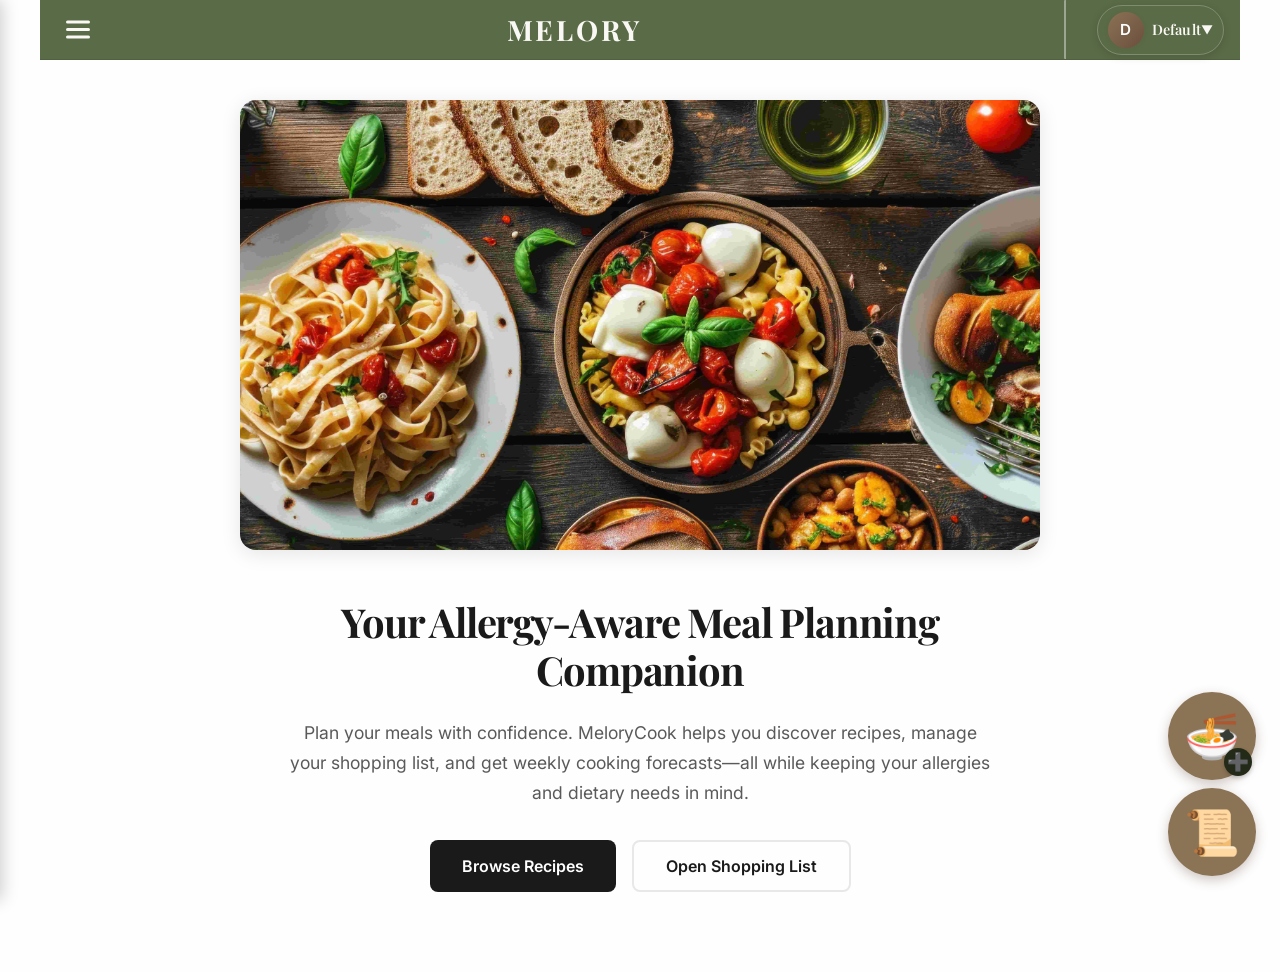
==== commit 16253d17: "fixed drawer style" ====
--- a/index.html
+++ b/index.html
@@ -11,7 +11,7 @@
         <header class="app-header">
             <div class="app-header__left">
                 <button id="drawer-toggle-btn" class="drawer-toggle-btn" aria-label="Open navigation menu" title="Menu">
-                    <span class="drawer-toggle-icon">☰</span>
+                    <span class="drawer-toggle-icon"></span>
                 </button>
             </div>
             <div class="app-header__center">
--- a/styles.css
+++ b/styles.css
@@ -135,18 +135,28 @@
     position: relative;
     min-width: 160px;
     flex: 0 0 auto;
+    height: 100%;
+    border-left: 2px solid rgba(255, 255, 255, 0.4);
+    border-radius: 1px;
+    padding-left: 16px;
+    margin-left: 16px;
 }
 
 
 /* Profile Widget - Card Layout */
 .app-header__right .profile-widget {
     position: relative;
+    display: inline-flex;
+    align-items: center;
     top: auto;
     right: auto;
+    left: auto;
     z-index: 60;
-    min-width: 280px;
-    max-width: 320px;
+    width: auto;
+    min-width: auto;
+    max-width: 100%;
     margin: 0;
+    flex: 0 0 auto;
 }
 
 /* Fallback for profile widget if not in header */
@@ -166,6 +176,13 @@
     box-shadow: 0 2px 8px rgba(0, 0, 0, 0.12);
     overflow: visible;
     position: relative;
+    width: auto;
+    max-width: 100%;
+}
+
+/* Ensure profile card is positioning context for dropdown */
+.app-header__right .profile-card {
+    position: relative;
 }
 
 .profile-card-header {
@@ -174,6 +191,71 @@
     gap: 12px;
     padding: 16px;
     background: transparent;
+    width: auto;
+    flex: 0 0 auto;
+}
+
+/* Profile chip container - wraps header and settings button */
+.app-header__right .profile-card {
+    flex: 0 0 auto;
+    width: auto;
+    height: 100%;
+    display: inline-flex;
+    align-items: center;
+    gap: 0;
+    background: transparent;
+    border: 1px solid rgba(255, 255, 255, 0.22);
+    border-radius: 999px;
+    padding: 6px 10px;
+    transition: background 0.2s ease, border-color 0.2s ease;
+    cursor: pointer;
+}
+
+.app-header__right .profile-card-header {
+    flex: 0 0 auto;
+    width: auto;
+    height: auto;
+    display: inline-flex;
+    align-items: center;
+    gap: 8px;
+    padding: 0;
+    margin: 0;
+    transform: none;
+    background: transparent;
+    border: none;
+    border-radius: 0;
+    transition: none;
+    cursor: default;
+    pointer-events: none;
+}
+
+.app-header__right .profile-card:hover {
+    background: rgba(255, 255, 255, 0.08);
+    border-color: rgba(255, 255, 255, 0.3);
+}
+
+/* Show profile name in header, hide subtitle */
+.app-header__right .profile-info {
+    display: block;
+    flex: 0 1 auto;
+    min-width: 0;
+}
+
+.app-header__right .profile-info .profile-subtitle {
+    display: none;
+}
+
+.app-header__right .profile-info .profile-name {
+    font-family: var(--font-heading);
+    font-size: 0.9rem;
+    font-weight: 600;
+    color: #faf8f4;
+    margin: 0;
+    line-height: 1.2;
+    white-space: nowrap;
+    overflow: hidden;
+    text-overflow: ellipsis;
+    max-width: 120px;
 }
 
 .profile-avatar {
@@ -195,6 +277,15 @@
     position: relative;
 }
 
+.app-header__right .profile-avatar {
+    width: 36px;
+    height: 36px;
+    border-radius: 999px;
+    font-size: 0.95rem;
+    box-shadow: 0 1px 4px rgba(92, 64, 51, 0.15);
+    flex-shrink: 0;
+}
+
 .profile-avatar.has-avatar {
     background: transparent;
 }
@@ -206,6 +297,13 @@
     border-radius: 50%;
 }
 
+.app-header__right .profile-avatar-img {
+    width: 36px;
+    height: 36px;
+    border-radius: 999px;
+    object-fit: cover;
+}
+
 .profile-avatar:hover {
     transform: scale(1.05);
     box-shadow: 0 4px 12px rgba(92, 64, 51, 0.3);
@@ -219,6 +317,11 @@
 .profile-info {
     flex: 1;
     min-width: 0;
+}
+
+.app-header__right .profile-info {
+    flex: 0 1 auto;
+    max-width: 200px;
 }
 
 .profile-name {
@@ -243,20 +346,38 @@
 .profile-settings-btn {
     width: 100%;
     padding: 10px 16px;
-    background: var(--mc-green);
-    color: white;
+}
+
+.app-header__right .profile-settings-btn {
+    width: auto;
+    min-width: auto;
+    white-space: nowrap;
+    padding: 0;
+    margin: 0;
     border: none;
-    border-top: 1px solid var(--mc-border);
-    border-bottom: 1px solid var(--border);
-    font-family: ui-serif, Georgia, "Times New Roman", serif;
-    font-size: 0.95rem;
-    font-weight: 500;
-    cursor: pointer;
-    transition: background 0.2s ease;
-    display: flex;
-    align-items: center;
-    justify-content: space-between;
-    gap: 8px;
+    background: transparent;
+    color: #faf8f4;
+    font-size: 0.85rem;
+    display: inline-flex;
+    align-items: center;
+    gap: 4px;
+}
+
+.app-header__right .profile-card-header .profile-settings-btn {
+    color: #faf8f4;
+}
+
+.app-header__right .profile-card-header .profile-settings-chevron {
+    color: #faf8f4;
+}
+
+.app-header__right .profile-card-header .profile-settings-btn span {
+    color: #faf8f4;
+}
+
+/* Hide "Settings" text, show only caret in header */
+.app-header__right .profile-settings-btn span:first-child {
+    display: none;
 }
 
 .profile-settings-btn:hover {
@@ -285,12 +406,68 @@
     opacity: 1;
     position: relative;
     z-index: 61;
+    box-sizing: border-box;
+}
+
+/* Override padding for header dropdown */
+.app-header__right .profile-settings-body:not(.collapsed) {
+    padding: 20px;
+}
+
+/* Profile panel identity rail */
+.app-header__right .profile-settings-body {
+    padding-right: 36px;
+    position: relative;
+}
+
+/* Profile panel rail element */
+.app-header__right .profile-panel__rail {
+    position: absolute;
+    top: 14px;
+    bottom: 14px;
+    right: 14px;
+    width: 2px;
+    background: rgba(255, 255, 255, 0.6);
+    border-radius: 2px;
+    pointer-events: none;
+    z-index: 1;
+}
+
+
+/* Dropdown positioning when in header */
+.app-header__right .profile-settings-body {
+    position: absolute;
+    top: calc(100% + 10px);
+    right: 0;
+    width: 340px;
+    max-width: min(90vw, 360px);
+    background: #f4efe6;
+    color: #1e1e1e;
+    border: 1px solid rgba(0, 0, 0, 0.08);
+    border-radius: var(--radius);
+    box-shadow: 0 16px 40px rgba(0, 0, 0, 0.22), 0 4px 12px rgba(0, 0, 0, 0.12);
+    backdrop-filter: none;
+    opacity: 1;
+    z-index: 60;
+    box-sizing: border-box;
+    padding: 20px;
 }
 
 .profile-settings-body.collapsed {
     max-height: 0;
-    padding: 0 16px;
+    padding: 0 20px;
     overflow: hidden;
+    opacity: 0;
+}
+
+.app-header__right .profile-settings-body.collapsed {
+    /* Maintain absolute positioning even when collapsed */
+    position: absolute;
+    top: calc(100% + 10px);
+    right: 0;
+    width: 340px;
+    max-width: min(90vw, 360px);
+    background: #f4efe6;
     opacity: 0;
 }
 
@@ -309,6 +486,28 @@
     color: #5C4033;
     margin-bottom: 6px;
     font-weight: 500;
+}
+
+/* Profile panel section styling */
+.app-header__right .profile-settings-body .profile-section {
+    background: rgba(255, 255, 255, 0.55);
+    border: 1px solid rgba(0, 0, 0, 0.06);
+    border-left: 4px solid var(--brand-olive);
+    border-radius: 12px;
+    padding: 14px;
+    margin-bottom: 12px;
+}
+
+.app-header__right .profile-settings-body .profile-section:last-child {
+    margin-bottom: 0;
+}
+
+.app-header__right .profile-settings-body .profile-section label {
+    color: #1e1e1e;
+    font-weight: 700;
+    letter-spacing: 0.02em;
+    margin-bottom: 8px;
+    font-size: 0.95rem;
 }
 
 .profile-select {
@@ -323,6 +522,17 @@
     cursor: pointer;
 }
 
+.app-header__right .profile-settings-body .profile-select {
+    background: #ffffff;
+    color: #1e1e1e;
+    border: 1px solid rgba(0, 0, 0, 0.15);
+    border-radius: 10px;
+    height: 40px;
+    padding: 0 14px;
+    font-size: 0.9rem;
+    box-sizing: border-box;
+}
+
 .profile-select:focus {
     outline: none;
     border-color: #8B7355;
@@ -348,6 +558,16 @@
     font-size: 0.9rem;
     color: var(--text);
     background: white;
+}
+
+.app-header__right .profile-settings-body .profile-input {
+    background: #ffffff;
+    color: #1e1e1e;
+    border: 1px solid rgba(0, 0, 0, 0.15);
+    border-radius: 10px;
+    height: 40px;
+    padding: 0 14px;
+    box-sizing: border-box;
 }
 
 .profile-allergies-input-wrapper .profile-input {
@@ -376,6 +596,16 @@
     font-family: 'Segoe UI', Tahoma, Geneva, Verdana, sans-serif;
 }
 
+.app-header__right .profile-settings-body .profile-allergies-clear-btn {
+    background: #ffffff;
+    color: #1e1e1e;
+    border: 1px solid rgba(0, 0, 0, 0.15);
+    min-height: 32px;
+    padding: 6px 12px;
+    border-radius: 8px;
+    font-size: 0.85rem;
+}
+
 .profile-allergies-clear-btn:hover {
     background: #F0F0F0;
     border-color: #B0B0B0;
@@ -390,6 +620,10 @@
     display: flex;
     gap: 8px;
     flex-wrap: wrap;
+}
+
+.app-header__right .profile-settings-body .profile-avatar-actions {
+    gap: 10px;
 }
 
 .profile-btn {
@@ -407,20 +641,64 @@
     box-shadow: none;
 }
 
+.app-header__right .profile-settings-body .profile-btn {
+    background: var(--brand-olive);
+    color: #faf8f4;
+    border: none;
+    min-height: 40px;
+    padding: 10px 20px;
+    display: inline-flex;
+    align-items: center;
+    justify-content: center;
+}
+
 .profile-btn:hover {
     background: #1a1a1a;
     color: white;
     transform: none;
 }
 
+.app-header__right .profile-settings-body .profile-btn:hover {
+    background: #4a5a3a;
+    color: #faf8f4;
+}
+
 .profile-btn:active {
     background: var(--brand-forest);
     color: white;
+}
+
+.app-header__right .profile-settings-body .profile-btn:active {
+    background: #3a4a2a;
+    color: #faf8f4;
 }
 
 .profile-btn:focus-visible {
     outline: 2px solid var(--focus);
     outline-offset: 2px;
+}
+
+/* Secondary buttons (Change picture, Remove picture) */
+.app-header__right .profile-settings-body .profile-btn-secondary {
+    background: #ffffff;
+    color: #1e1e1e;
+    border: 1px solid rgba(0, 0, 0, 0.15);
+    min-height: 40px;
+    padding: 10px 20px;
+    display: inline-flex;
+    align-items: center;
+    justify-content: center;
+}
+
+.app-header__right .profile-settings-body .profile-btn-secondary:hover {
+    background: #f8f8f8;
+    color: #1e1e1e;
+    border-color: rgba(0, 0, 0, 0.25);
+}
+
+.app-header__right .profile-settings-body .profile-btn-secondary:active {
+    background: #f0f0f0;
+    color: #1e1e1e;
 }
 
 .profile-delete-btn {
@@ -438,6 +716,19 @@
     box-shadow: none;
 }
 
+.app-header__right .profile-settings-body .profile-delete-btn {
+    background: transparent;
+    color: #1e1e1e;
+    border: 1px solid rgba(0, 0, 0, 0.2);
+    min-height: 40px;
+    padding: 10px 20px;
+    display: inline-flex;
+    align-items: center;
+    justify-content: center;
+    width: 100%;
+    box-sizing: border-box;
+}
+
 .profile-delete-btn:hover:not(:disabled) {
     background: transparent;
     color: var(--text);
@@ -445,9 +736,20 @@
     transform: none;
 }
 
+.app-header__right .profile-settings-body .profile-delete-btn:hover:not(:disabled) {
+    background: rgba(0, 0, 0, 0.05);
+    color: #1e1e1e;
+    border-color: rgba(0, 0, 0, 0.3);
+}
+
 .profile-delete-btn:active:not(:disabled) {
     background: transparent;
     color: var(--text);
+}
+
+.app-header__right .profile-settings-body .profile-delete-btn:active:not(:disabled) {
+    background: rgba(0, 0, 0, 0.08);
+    color: #1e1e1e;
 }
 
 .profile-delete-btn:focus-visible {
@@ -2535,6 +2837,44 @@
         min-width: 140px;
     }
 
+    .app-header__right .profile-widget {
+        display: inline-flex;
+        width: auto;
+        min-width: auto;
+        max-width: 100%;
+    }
+
+    .app-header__right .profile-card {
+        width: auto;
+        max-width: 100%;
+    }
+
+    .app-header__right .profile-info {
+        max-width: 150px;
+    }
+
+    .app-header__right .profile-settings-btn {
+        width: auto;
+        padding: 8px 12px;
+    }
+
+    .app-header__right .profile-settings-body {
+        width: min(90vw, 340px);
+        max-width: min(90vw, 360px);
+        right: 0;
+    }
+
+    .app-header__right .profile-settings-body.collapsed {
+        width: min(90vw, 340px);
+        max-width: min(90vw, 360px);
+        right: 0;
+    }
+
+    .app-header__right .profile-settings-btn {
+        width: auto;
+        padding: 8px 12px;
+    }
+
     .header-logo-text {
         font-size: 1.4rem;
         letter-spacing: 0.08em;
@@ -2546,11 +2886,12 @@
         font-size: 1.2rem;
     }
 
-    .app-header__right .profile-widget,
+    /* Fallback for profile widget if not in header */
     .profile-widget {
         min-width: 240px;
         max-width: 280px;
     }
+
 
     .brand-logo {
         width: clamp(100px, 20vw, 150px);
@@ -2647,10 +2988,26 @@
         padding: 12px;
     }
 
+    .app-header__right .profile-card-header {
+        padding: 0 10px;
+        gap: 8px;
+    }
+
     .profile-avatar {
         width: 48px;
         height: 48px;
         font-size: 1.3rem;
+    }
+
+    .app-header__right .profile-avatar {
+        width: 32px;
+        height: 32px;
+        font-size: 0.9rem;
+    }
+
+    .app-header__right .profile-avatar-img {
+        width: 32px;
+        height: 32px;
     }
 
     .profile-name {
@@ -3766,15 +4123,27 @@
 }
 
 /* ===== Navigation Drawer (YouTube-style) ===== */
-/* Drawer toggle button styles are defined in .app-header section above */
+.drawer-toggle-btn {
+    background: transparent;
+    border: none;
+    padding: 8px;
+    width: 44px;
+    height: 44px;
+    display: flex;
+    align-items: center;
+    justify-content: center;
+    cursor: pointer;
+    border-radius: 8px;
+    transition: background 0.2s ease;
+    color: #faf8f4;
+}
 
 .drawer-toggle-btn:hover {
-    background: rgba(250, 248, 244, 0.15);
-    border-color: rgba(250, 248, 244, 0.6);
+    background: rgba(255, 255, 255, 0.08);
 }
 
 .drawer-toggle-btn:active {
-    transform: scale(0.95);
+    background: rgba(255, 255, 255, 0.12);
 }
 
 .drawer-toggle-btn:focus-visible {
@@ -3783,7 +4152,16 @@
 }
 
 .drawer-toggle-icon {
-    line-height: 1;
+    width: 24px;
+    height: 3px;
+    position: relative;
+    display: block;
+    background-color: #faf8f4;
+    border-radius: 2px;
+    /* Create three bars using box-shadow */
+    box-shadow: 
+        0 7.5px 0 0 #faf8f4,
+        0 -7.5px 0 0 #faf8f4;
 }
 
 .drawer-overlay {
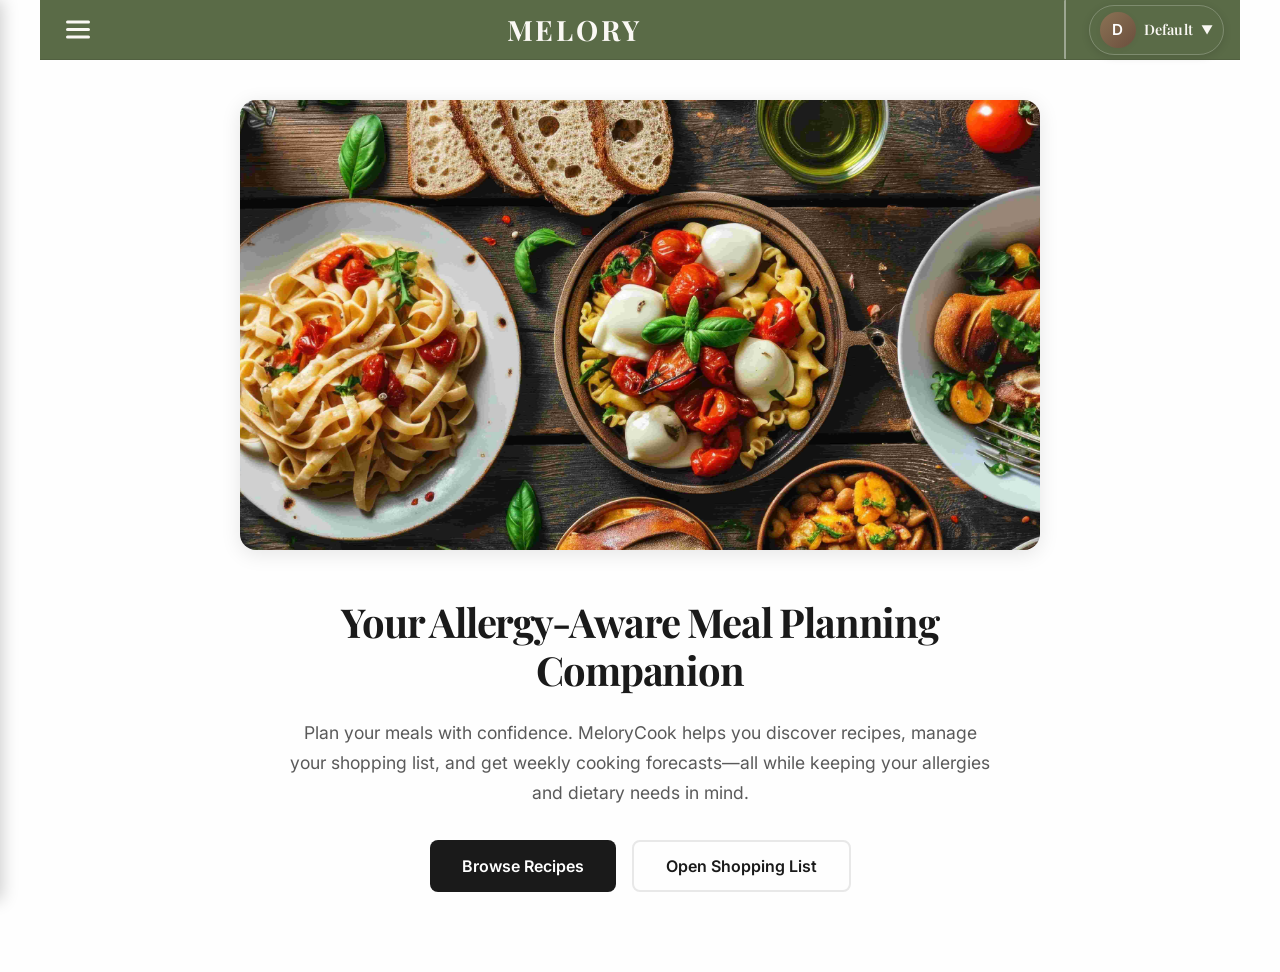
==== commit 6dce701c: "added logo in non home pages but space and size are small" ====
--- a/index.html
+++ b/index.html
@@ -21,6 +21,15 @@
                 <!-- Profile widget will be moved here by JS -->
             </div>
         </header>
+
+        <!-- Brand Strip (shown on all pages except Home) -->
+        <div id="brand-strip" class="brand-strip" style="display: none;">
+            <img
+                src="images/brand/logo.png"
+                alt="Melory logo"
+                class="brand-strip__logo"
+            />
+        </div>
 
         <!-- Navigation Drawer -->
         <div id="drawer-overlay" class="drawer-overlay"></div>
--- a/styles.css
+++ b/styles.css
@@ -16,6 +16,10 @@
     --link: #c97d60;
     --link-hover: #b86a4d;
     --focus: #c97d60;
+    
+    /* Floating widget colors */
+    --fab-bg: #D7E6C8;
+    --fab-bg-hover: #CFE0BE;
     
     /* Legacy support (mapped to new tokens) */
     --surface: var(--surface);
@@ -92,7 +96,7 @@
     background: var(--brand-olive);
     border-bottom: 1px solid rgba(0, 0, 0, 0.1);
     padding: 0 16px;
-    display: flex;
+    display: flex !important;
     align-items: center;
     justify-content: space-between;
     z-index: 50;
@@ -100,6 +104,7 @@
     height: 60px;
     min-height: 60px;
     max-height: 60px;
+    visibility: visible !important;
 }
 
 .app-header__left {
@@ -129,7 +134,7 @@
 }
 
 .app-header__right {
-    display: flex;
+    display: flex !important;
     align-items: center;
     justify-content: flex-end;
     position: relative;
@@ -140,13 +145,36 @@
     border-radius: 1px;
     padding-left: 16px;
     margin-left: 16px;
+    visibility: visible !important;
+}
+
+/* Brand Strip */
+.brand-strip {
+    min-height: 76px;
+    padding: 10px 24px;
+    margin-top: 0;
+    display: flex;
+    align-items: center;
+    justify-content: center;
+    background: #f4efe6;
+    border-bottom: 1px solid rgba(0, 0, 0, 0.06);
+    margin-bottom: 16px;
+}
+
+.brand-strip__logo {
+    width: 70%;
+    max-width: 760px;
+    max-height: 64px;
+    height: auto;
+    object-fit: contain;
+    opacity: 1;
 }
 
 
 /* Profile Widget - Card Layout */
 .app-header__right .profile-widget {
     position: relative;
-    display: inline-flex;
+    display: inline-flex !important;
     align-items: center;
     top: auto;
     right: auto;
@@ -157,6 +185,7 @@
     max-width: 100%;
     margin: 0;
     flex: 0 0 auto;
+    visibility: visible !important;
 }
 
 /* Fallback for profile widget if not in header */
@@ -167,6 +196,14 @@
     z-index: 60;
     min-width: 280px;
     max-width: 320px;
+}
+
+/* Ensure profile widget in header is always visible */
+.app-header__right #header-profile-container .profile-widget,
+.app-header__right .profile-widget {
+    display: inline-flex !important;
+    visibility: visible !important;
+    opacity: 1 !important;
 }
 
 .profile-card {
@@ -202,7 +239,7 @@
     height: 100%;
     display: inline-flex;
     align-items: center;
-    gap: 0;
+    gap: 8px;
     background: transparent;
     border: 1px solid rgba(255, 255, 255, 0.22);
     border-radius: 999px;
@@ -762,20 +799,36 @@
     cursor: not-allowed;
 }
 
+/* Floating Widget Stack Container */
+.fab-stack {
+    position: fixed;
+    right: 24px;
+    bottom: 24px;
+    display: flex;
+    flex-direction: column-reverse;
+    gap: 14px;
+    z-index: 80;
+    pointer-events: none;
+}
+
+.fab-stack > * {
+    pointer-events: auto;
+}
+
 /* Log Floating Action Button */
 .log-fab {
-    position: fixed !important;
-    bottom: 24px !important;
-    right: 24px !important;
+    position: relative !important;
+    bottom: auto !important;
+    right: auto !important;
     width: 88px;
     height: 88px;
     border-radius: 50%;
-    background: #8B7355;
-    color: white;
-    border: none;
+    background: var(--fab-bg);
+    color: var(--text);
+    border: 1px solid rgba(0, 0, 0, 0.08);
     cursor: pointer;
-    box-shadow: 0 4px 12px rgba(92, 64, 51, 0.3);
-    z-index: 9999 !important;
+    box-shadow: 0 4px 12px rgba(0, 0, 0, 0.12);
+    z-index: 1;
     display: flex;
     align-items: center;
     justify-content: center;
@@ -810,13 +863,13 @@
 }
 
 .log-fab:hover {
-    background: #6B4E3D;
+    background: var(--fab-bg-hover);
     transform: scale(1.05);
-    box-shadow: 0 6px 16px rgba(92, 64, 51, 0.4);
+    box-shadow: 0 6px 16px rgba(0, 0, 0, 0.16);
 }
 
 .log-fab:focus {
-    outline: 2px solid #8B7355;
+    outline: 2px solid var(--fab-bg-hover);
     outline-offset: 2px;
 }
 
@@ -3018,9 +3071,13 @@
         font-size: 0.8rem;
     }
 
+    .fab-stack {
+        right: 16px;
+        bottom: 16px;
+        gap: 12px;
+    }
+
     .log-fab {
-        bottom: 24px !important;
-        right: 24px !important;
         width: 88px;
         height: 88px;
     }
@@ -3038,7 +3095,18 @@
     }
 
     .add-recipe-fab {
-        bottom: 120px !important;
+        /* Position handled by .fab-stack flex container */
+    }
+
+    .brand-strip {
+        min-height: 66px;
+        padding: 8px 16px;
+        margin-bottom: 12px;
+    }
+
+    .brand-strip__logo {
+        width: 92%;
+        max-height: 52px;
     }
 
     .add-recipe-fab-badge {
@@ -3471,30 +3539,24 @@
 
 /* ===== Add Recipe FAB ===== */
 .add-recipe-fab {
-    position: fixed !important;
-    bottom: 120px !important;
-    right: 24px !important;
+    position: relative !important;
+    bottom: auto !important;
+    right: auto !important;
     width: 88px;
     height: 88px;
     border-radius: 50%;
-    background: #8B7355;
-    color: white;
-    border: none;
+    background: var(--fab-bg);
+    color: var(--text);
+    border: 1px solid rgba(0, 0, 0, 0.08);
     cursor: pointer;
-    box-shadow: 0 4px 12px rgba(92, 64, 51, 0.3);
-    z-index: 9998 !important;
+    box-shadow: 0 4px 12px rgba(0, 0, 0, 0.12);
+    z-index: 1;
     display: flex;
     align-items: center;
     justify-content: center;
     transition: all 0.3s ease;
     padding: 0;
     margin: 0;
-}
-
-/* Log FAB positioned above Add Recipe FAB on recipes page */
-#recipes-view:not(.hidden) ~ * #log-fab,
-body:has(#recipes-view:not(.hidden)) #log-fab {
-    bottom: 220px !important;
 }
 
 .add-recipe-fab-icon {
@@ -3524,13 +3586,13 @@
 }
 
 .add-recipe-fab:hover {
-    background: #6B4E3D;
+    background: var(--fab-bg-hover);
     transform: scale(1.05);
-    box-shadow: 0 6px 16px rgba(92, 64, 51, 0.4);
+    box-shadow: 0 6px 16px rgba(0, 0, 0, 0.16);
 }
 
 .add-recipe-fab:focus {
-    outline: 2px solid #8B7355;
+    outline: 2px solid var(--fab-bg-hover);
     outline-offset: 2px;
 }
 
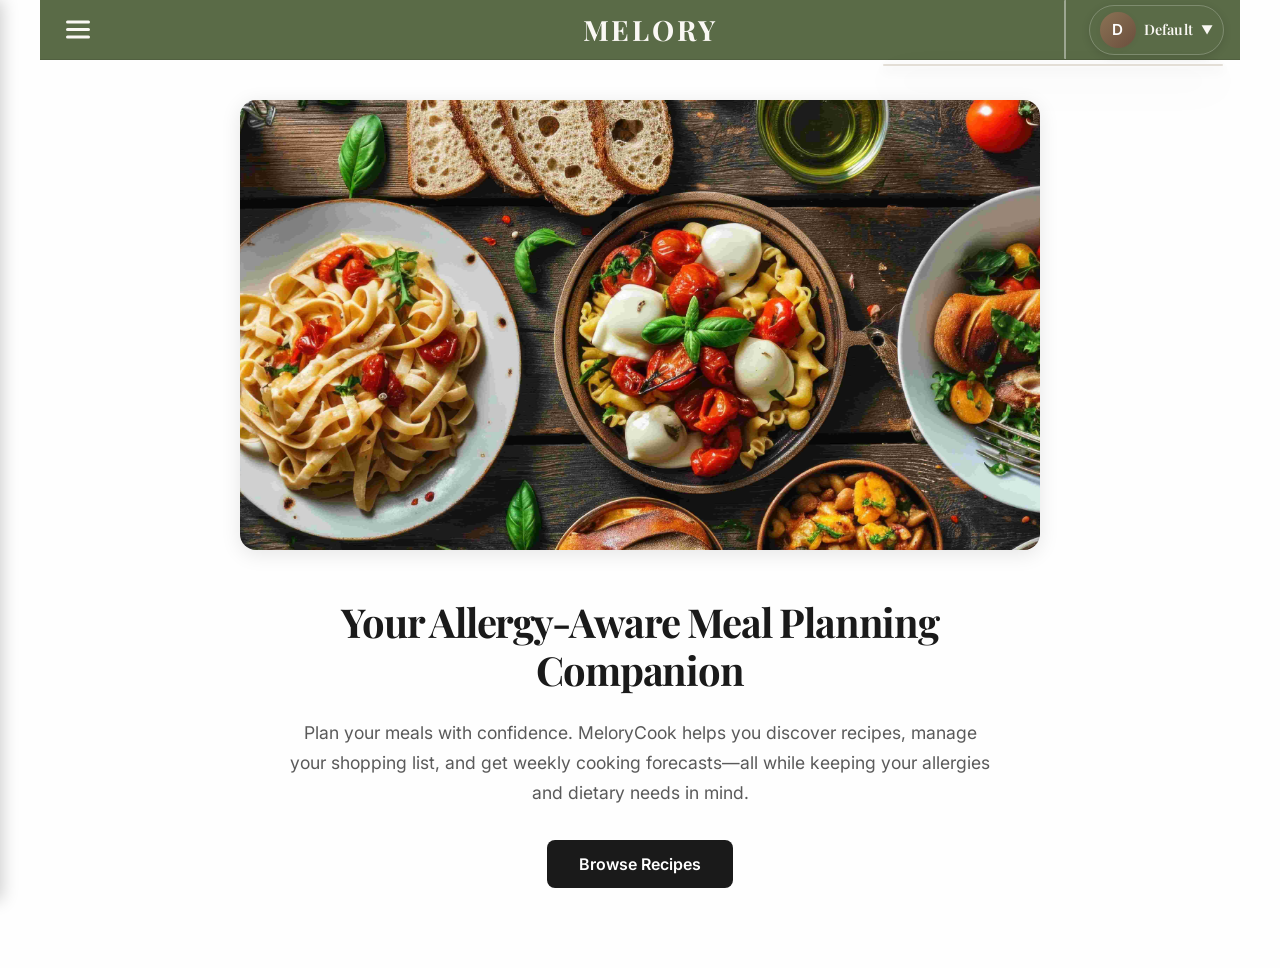
==== commit 6f98e1bf: "organisation home page" ====
--- a/index.html
+++ b/index.html
@@ -87,7 +87,6 @@
                     </p>
                     <div class="home-cta-buttons">
                         <button class="home-cta-btn home-cta-primary" data-view="recipes">Browse Recipes</button>
-                        <button class="home-cta-btn home-cta-secondary" data-view="shopping">Open Shopping List</button>
                     </div>
                 </div>
             </div>
--- a/styles.css
+++ b/styles.css
@@ -131,6 +131,7 @@
     margin: 0;
     padding: 0;
     line-height: 1;
+    transform: translateX(76px);
 }
 
 .app-header__right {
@@ -440,10 +441,16 @@
     padding: 16px;
     transition: max-height 0.3s ease, padding 0.3s ease, opacity 0.3s ease;
     overflow: hidden;
-    opacity: 1;
+    opacity: 1 !important;
     position: relative;
     z-index: 61;
     box-sizing: border-box;
+    background-color: #f6f1e8 !important;
+    background: #f6f1e8 !important;
+    backdrop-filter: none !important;
+    -webkit-backdrop-filter: none !important;
+    filter: none !important;
+    mix-blend-mode: normal !important;
 }
 
 /* Override padding for header dropdown */
@@ -478,16 +485,52 @@
     right: 0;
     width: 340px;
     max-width: min(90vw, 360px);
-    background: #f4efe6;
+    background-color: #f6f1e8 !important;
+    background: #f6f1e8 !important;
     color: #1e1e1e;
     border: 1px solid rgba(0, 0, 0, 0.08);
     border-radius: var(--radius);
     box-shadow: 0 16px 40px rgba(0, 0, 0, 0.22), 0 4px 12px rgba(0, 0, 0, 0.12);
-    backdrop-filter: none;
-    opacity: 1;
+    backdrop-filter: none !important;
+    -webkit-backdrop-filter: none !important;
+    filter: none !important;
+    mix-blend-mode: normal !important;
+    opacity: 1 !important;
     z-index: 60;
     box-sizing: border-box;
     padding: 20px;
+}
+
+/* Ensure profile panel and all wrappers are fully opaque */
+.app-header__right .profile-widget,
+.app-header__right .profile-card,
+.app-header__right .profile-settings-body {
+    opacity: 1 !important;
+    filter: none !important;
+    backdrop-filter: none !important;
+    -webkit-backdrop-filter: none !important;
+    mix-blend-mode: normal !important;
+}
+
+/* Ensure profile panel surface is solid */
+.app-header__right .profile-settings-body:not(.collapsed) {
+    background-color: #f6f1e8 !important;
+    background: #f6f1e8 !important;
+    opacity: 1 !important;
+}
+
+/* Global override: Profile panel always fully opaque regardless of page context */
+.profile-settings-body,
+.profile-settings-body:not(.collapsed),
+.app-header__right .profile-settings-body,
+.app-header__right .profile-settings-body:not(.collapsed) {
+    opacity: 1 !important;
+    filter: none !important;
+    backdrop-filter: none !important;
+    -webkit-backdrop-filter: none !important;
+    mix-blend-mode: normal !important;
+    background-color: #f6f1e8 !important;
+    background: #f6f1e8 !important;
 }
 
 .profile-settings-body.collapsed {
@@ -1313,11 +1356,19 @@
     min-height: auto;
     padding: 0;
     margin: 0;
+    opacity: 1 !important;
+    filter: none !important;
+    backdrop-filter: none !important;
+    mix-blend-mode: normal !important;
 }
 
 #recipes-view {
     display: block;
     min-height: auto;
+    opacity: 1 !important;
+    filter: none !important;
+    backdrop-filter: none !important;
+    mix-blend-mode: normal !important;
 }
 
 /* Shopping List Styles */
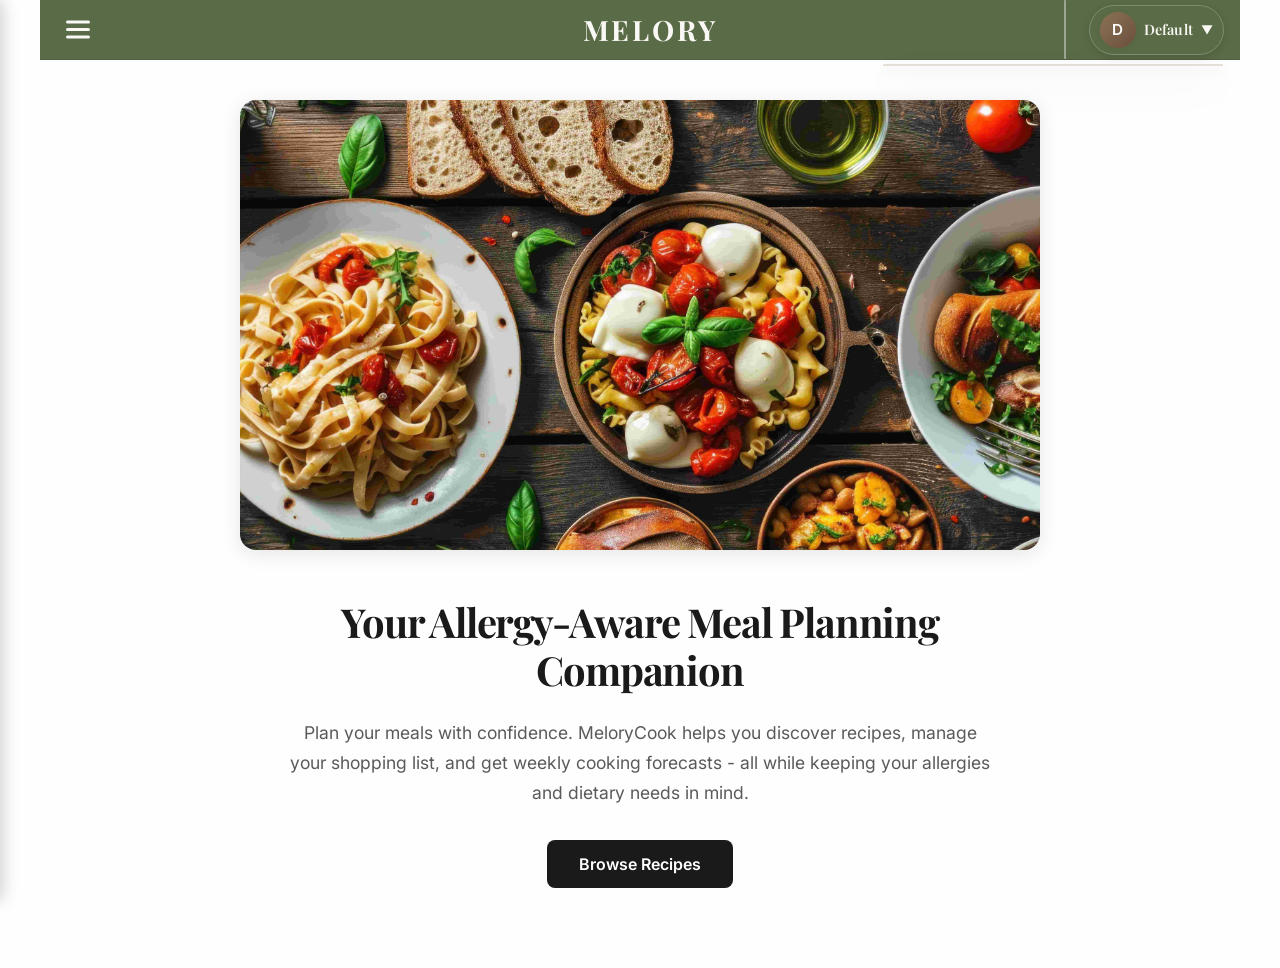
==== commit c93ea47b: "correct text in Home page" ====
--- a/index.html
+++ b/index.html
@@ -83,7 +83,7 @@
                     <h1 class="home-headline">Your Allergy-Aware Meal Planning Companion</h1>
                     <p class="home-description">
                         Plan your meals with confidence. MeloryCook helps you discover recipes, manage your shopping list, 
-                        and get weekly cooking forecasts—all while keeping your allergies and dietary needs in mind.
+                        and get weekly cooking forecasts - all while keeping your allergies and dietary needs in mind.
                     </p>
                     <div class="home-cta-buttons">
                         <button class="home-cta-btn home-cta-primary" data-view="recipes">Browse Recipes</button>
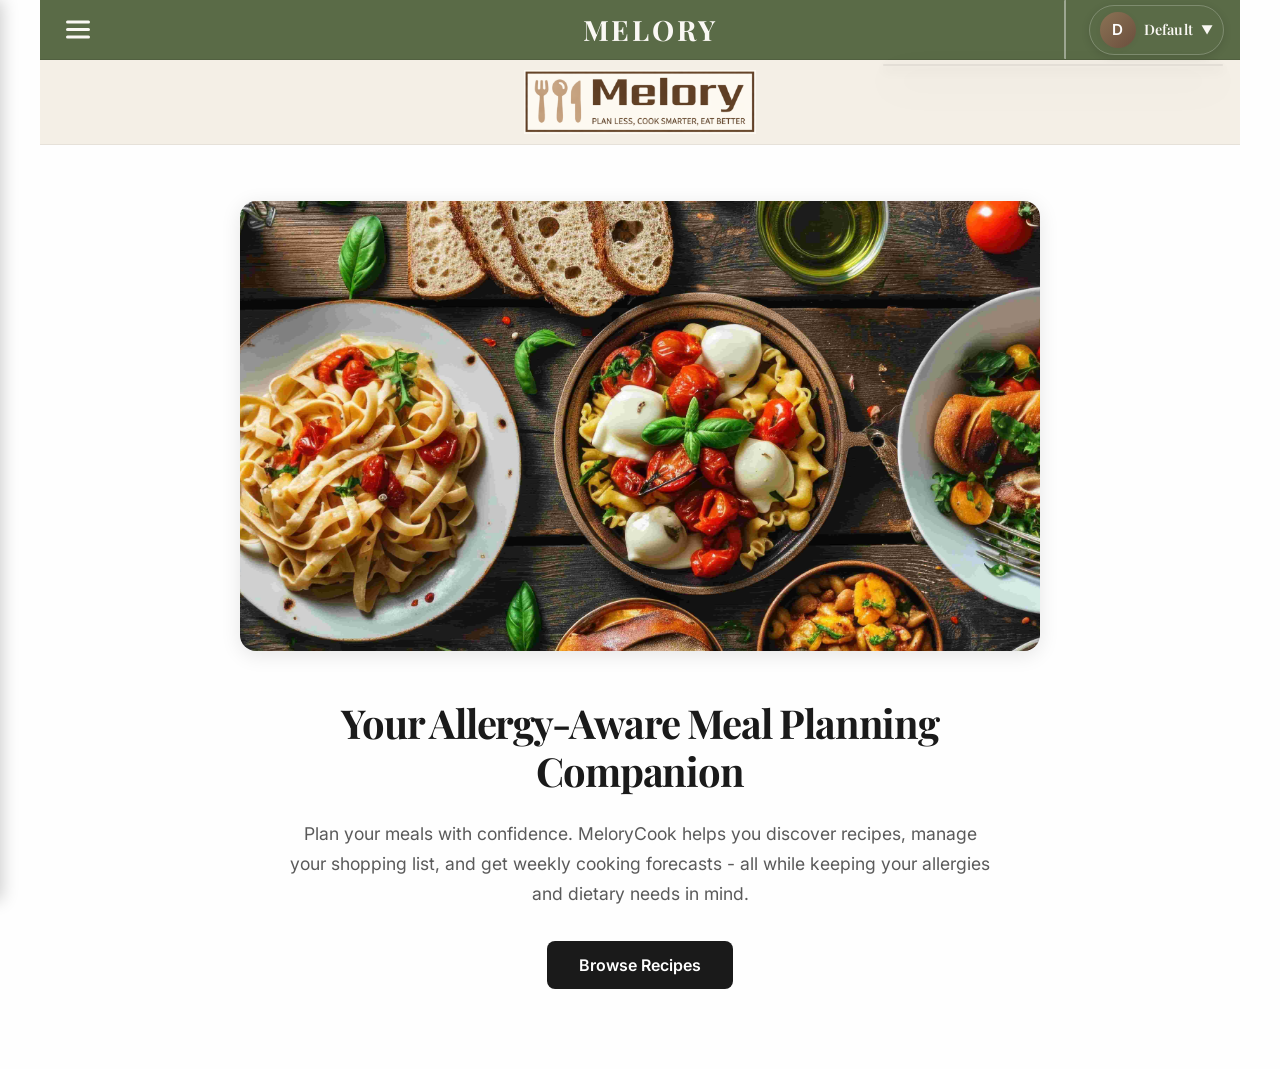
==== commit 14a54598: "added logo to Home" ====
--- a/index.html
+++ b/index.html
@@ -22,8 +22,8 @@
             </div>
         </header>
 
-        <!-- Brand Strip (shown on all pages except Home) -->
-        <div id="brand-strip" class="brand-strip" style="display: none;">
+        <!-- Brand Strip (shown on all pages including Home) -->
+        <div id="brand-strip" class="brand-strip">
             <img
                 src="images/brand/logo.png"
                 alt="Melory logo"
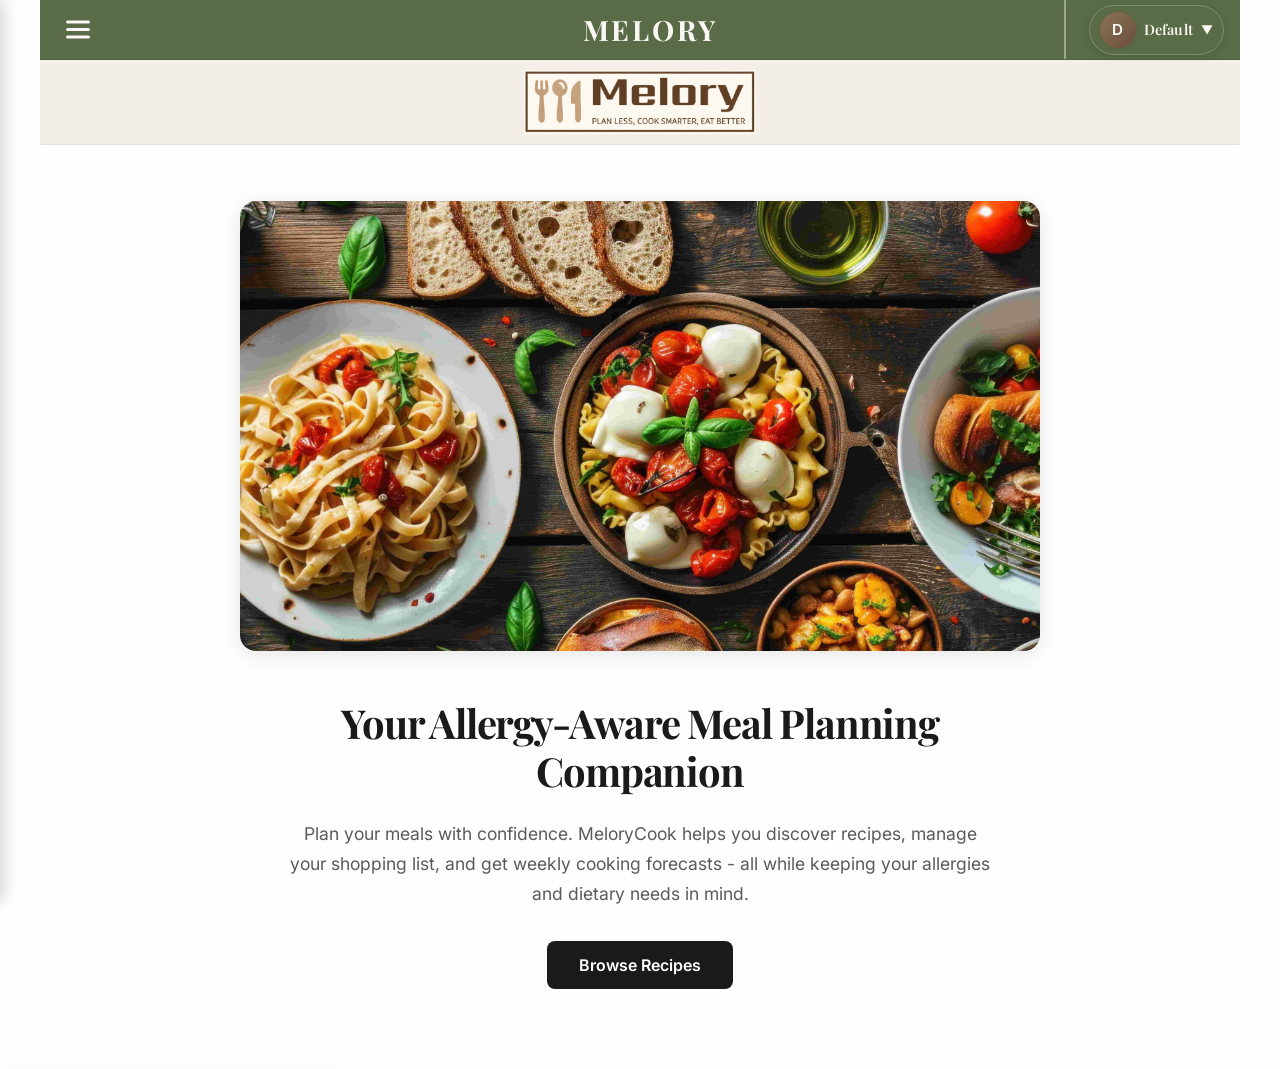
==== commit 0e42b838: "fixed profile issue when on recipes page" ====
--- a/index.html
+++ b/index.html
@@ -194,5 +194,6 @@
     <script src="src/ui/renderAddRecipeFab.js"></script>
     <script src="src/ui/renderAddRecipeModal.js"></script>
     <script src="src/app.js" defer></script>
+    <div id="overlay-root"></div>
 </body>
 </html>
--- a/styles.css
+++ b/styles.css
@@ -478,7 +478,7 @@
 }
 
 
-/* Dropdown positioning when in header */
+/* Dropdown positioning when in header (legacy - for backward compatibility) */
 .app-header__right .profile-settings-body {
     position: absolute;
     top: calc(100% + 10px);
@@ -501,6 +501,34 @@
     padding: 20px;
 }
 
+/* Overlay root container - top-level mount for UI overlays */
+#overlay-root {
+    position: relative;
+    z-index: 9999;
+}
+
+/* Dropdown positioning when in overlay-root (escapes stacking contexts) */
+#overlay-root .profile-settings-body {
+    position: fixed !important;
+    width: 340px;
+    max-width: min(90vw, 360px);
+    background-color: #f6f1e8 !important;
+    background: #f6f1e8 !important;
+    color: #1e1e1e;
+    border: 1px solid rgba(0, 0, 0, 0.08);
+    border-radius: var(--radius);
+    box-shadow: 0 16px 40px rgba(0, 0, 0, 0.22), 0 4px 12px rgba(0, 0, 0, 0.12);
+    backdrop-filter: none !important;
+    -webkit-backdrop-filter: none !important;
+    filter: none !important;
+    mix-blend-mode: normal !important;
+    opacity: 1 !important;
+    z-index: 10000 !important;
+    box-sizing: border-box;
+    padding: 20px;
+    padding-right: 36px;
+}
+
 /* Ensure profile panel and all wrappers are fully opaque */
 .app-header__right .profile-widget,
 .app-header__right .profile-card,
@@ -523,7 +551,8 @@
 .profile-settings-body,
 .profile-settings-body:not(.collapsed),
 .app-header__right .profile-settings-body,
-.app-header__right .profile-settings-body:not(.collapsed) {
+.app-header__right .profile-settings-body:not(.collapsed),
+#overlay-root .profile-settings-body:not(.collapsed) {
     opacity: 1 !important;
     filter: none !important;
     backdrop-filter: none !important;
@@ -549,6 +578,15 @@
     max-width: min(90vw, 360px);
     background: #f4efe6;
     opacity: 0;
+}
+
+/* Dropdown collapsed state when in overlay-root */
+#overlay-root .profile-settings-body.collapsed {
+    opacity: 0;
+    pointer-events: none;
+    max-height: 0;
+    padding: 0 20px;
+    overflow: hidden;
 }
 
 .profile-section {
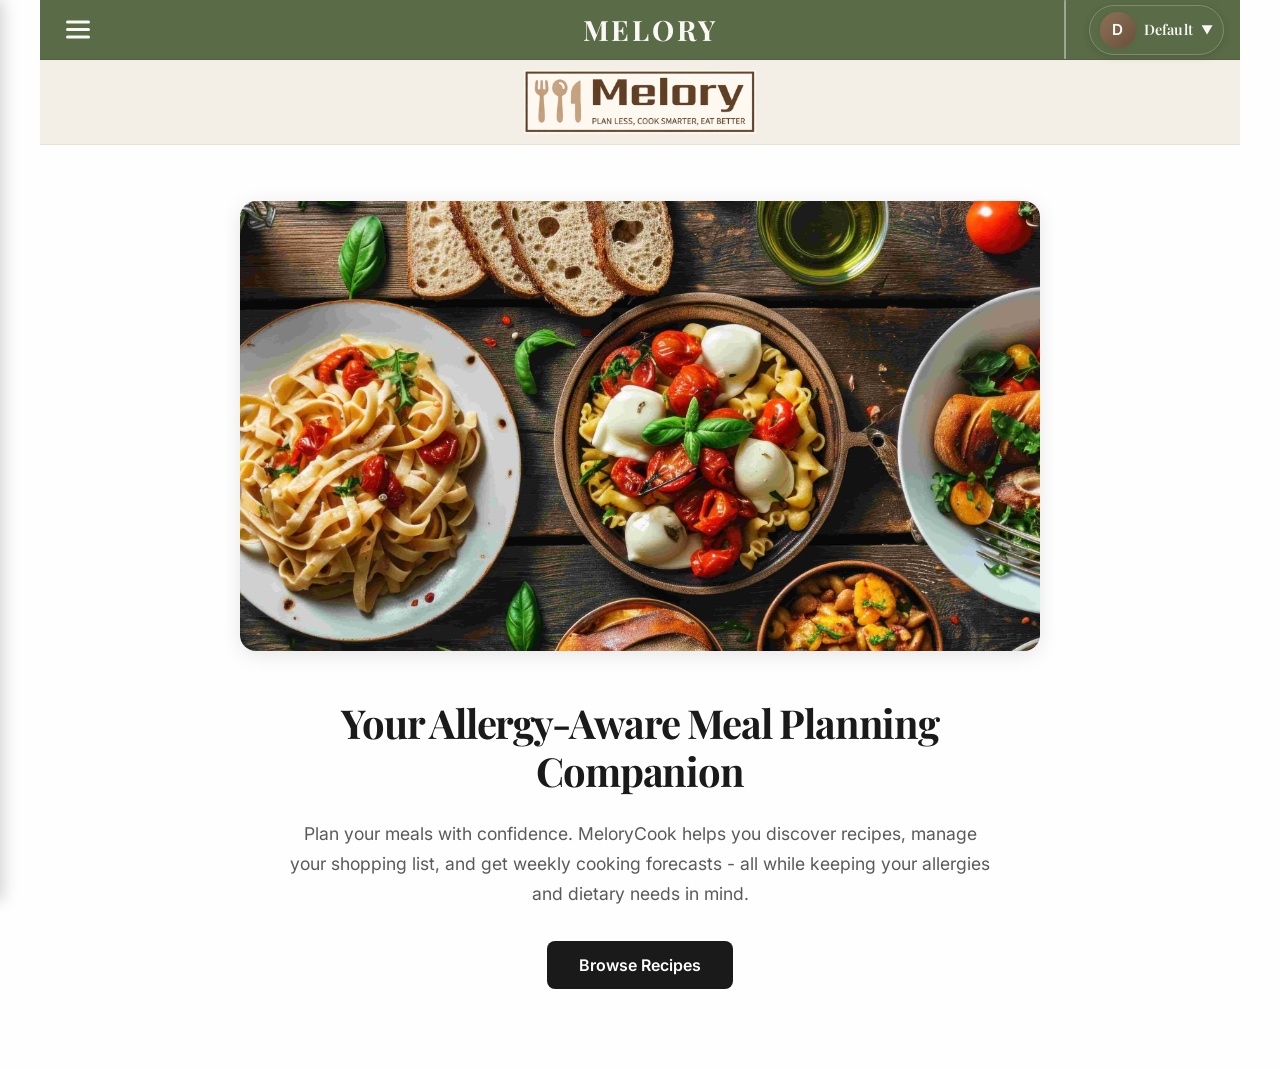
==== commit 168c0cc8: "allergy information search is done and good" ====
--- a/index.html
+++ b/index.html
@@ -149,7 +149,10 @@
                     <h3>Find Replacement Ingredients</h3>
                     <p class="section-description">Type in an ingredient you're allergic to and find suitable replacements</p>
                     <div class="search-box">
-                        <input type="text" id="allergy-search-input" class="allergy-input" placeholder="Enter ingredient (e.g., milk, eggs, nuts)...">
+                        <div class="allergy-search-input-wrapper">
+                            <input type="text" id="allergy-search-input" class="allergy-input" placeholder="Enter ingredient (e.g., milk, eggs, nuts)...">
+                            <button id="allergy-search-clear-btn" class="allergy-search-clear-btn" title="Clear search" style="display: none;">×</button>
+                        </div>
                         <button id="search-allergy-btn" class="search-btn">Search</button>
                     </div>
                     <div id="replacement-result" class="replacement-result hidden"></div>
--- a/styles.css
+++ b/styles.css
@@ -272,6 +272,11 @@
     border-color: rgba(255, 255, 255, 0.3);
 }
 
+/* Remove white border when dropdown is open to prevent white line artifact */
+body.profile-menu-open .app-header__right .profile-card {
+    border-color: transparent;
+}
+
 /* Show profile name in header, hide subtitle */
 .app-header__right .profile-info {
     display: block;
@@ -507,6 +512,24 @@
     z-index: 9999;
 }
 
+/* Profile Dropdown Backdrop Overlay */
+.profile-dropdown-backdrop {
+    position: fixed !important;
+    top: 0;
+    left: 0;
+    right: 0;
+    bottom: 0;
+    inset: 0;
+    background: rgba(0, 0, 0, 0.4);
+    z-index: 9998 !important;
+    pointer-events: auto !important;
+    animation: fadeInOverlay 0.2s ease;
+}
+
+.profile-dropdown-backdrop.hidden {
+    display: none;
+}
+
 /* Dropdown positioning when in overlay-root (escapes stacking contexts) */
 #overlay-root .profile-settings-body {
     position: fixed !important;
@@ -523,10 +546,162 @@
     filter: none !important;
     mix-blend-mode: normal !important;
     opacity: 1 !important;
-    z-index: 10000 !important;
+    z-index: 9999 !important;
+    pointer-events: auto !important;
     box-sizing: border-box;
     padding: 20px;
     padding-right: 36px;
+}
+
+/* Disable pointer-events on recipe floating UI when profile menu is open (Recipes page only) */
+body.profile-menu-open #recipes-view .fab-stack,
+body.profile-menu-open #recipes-view .fab-stack > *,
+body.profile-menu-open #recipes-view .like-btn,
+body.profile-menu-open #recipes-view .recipe-badge,
+body.profile-menu-open #recipes-view .mini-flag {
+    pointer-events: none !important;
+}
+
+/* Ensure dropdown remains interactive */
+body.profile-menu-open #overlay-root .profile-settings-body {
+    pointer-events: auto !important;
+}
+
+/* Profile Menu Container */
+.profile-menu {
+    padding: 0;
+    display: flex;
+    flex-direction: column;
+    gap: 16px;
+}
+
+/* Adjust dropdown body padding when using profile-menu */
+.profile-settings-body .profile-menu {
+    padding: 0;
+}
+
+#overlay-root .profile-settings-body .profile-menu {
+    padding: 0;
+}
+
+/* Profile Menu Section Cards */
+.profile-menu__section {
+    background: #ffffff;
+    border-radius: 8px;
+    box-shadow: 0 2px 8px rgba(0, 0, 0, 0.08);
+    padding: 16px;
+    margin-bottom: 0;
+    position: relative;
+    border-left: 4px solid #6B8E23;
+}
+
+/* Section Title */
+.profile-menu__sectionTitle {
+    font-weight: 700;
+    font-size: 1rem;
+    color: #1e1e1e;
+    margin-bottom: 12px;
+    margin-top: 0;
+    line-height: 1.4;
+    letter-spacing: 0.01em;
+}
+
+/* Ensure section content is properly spaced */
+.profile-menu__section .profile-section {
+    margin: 0;
+    padding: 0;
+}
+
+/* Unified button style for all profile dropdown buttons */
+.profile-menu__button {
+    background: #000000 !important; /* Black background */
+    color: #ffffff !important; /* White text */
+    border: none !important;
+    border-radius: 8px;
+    padding: 10px 20px;
+    font-weight: 500;
+    font-size: 0.9rem;
+    font-family: var(--font-body, 'Segoe UI', Tahoma, Geneva, Verdana, sans-serif);
+    cursor: pointer;
+    transition: all 0.2s ease;
+    min-height: 40px;
+    display: inline-flex;
+    align-items: center;
+    justify-content: center;
+    white-space: nowrap;
+    box-shadow: none;
+}
+
+.profile-menu__button:hover {
+    background: #1a1a1a !important; /* Slightly lighter black on hover */
+    color: #ffffff !important;
+}
+
+.profile-menu__button:active {
+    background: #2a2a2a !important; /* Lighter black on active */
+    color: #ffffff !important;
+}
+
+.profile-menu__button:focus-visible {
+    outline: 2px solid #8B7355;
+    outline-offset: 2px;
+}
+
+.profile-menu__button:disabled {
+    opacity: 0.5;
+    cursor: not-allowed;
+}
+
+/* Override delete button styles to match unified black button style */
+.profile-menu__button.profile-delete-btn {
+    background: #000000 !important; /* Black background */
+    color: #ffffff !important; /* White text */
+    border: none !important;
+}
+
+.profile-menu__button.profile-delete-btn:hover:not(:disabled) {
+    background: #1a1a1a !important; /* Slightly lighter black on hover */
+    color: #ffffff !important;
+    border: none !important;
+}
+
+.profile-menu__button.profile-delete-btn:active:not(:disabled) {
+    background: #2a2a2a !important; /* Lighter black on active */
+    color: #ffffff !important;
+    border: none !important;
+}
+
+/* Clear button: smaller size to fit inside the input wrapper border */
+.profile-allergies-input-wrapper .profile-menu__button {
+    position: absolute;
+    right: 6px;
+    top: 50%;
+    transform: translateY(-50%);
+    min-height: 32px !important; /* Smaller to fit inside section */
+    padding: 6px 12px !important; /* Smaller padding */
+    font-size: 0.85rem !important; /* Slightly smaller font */
+}
+
+/* Add button: similar size to Clear button, positioned below input */
+.profile-section #profile-add-btn {
+    margin-top: 8px;
+    min-height: 32px !important; /* Match Clear button height */
+    padding: 6px 12px !important; /* Match Clear button padding */
+    font-size: 0.85rem !important; /* Match Clear button font size */
+    width: auto;
+}
+
+/* Screen reader only class */
+.sr-only {
+    position: absolute;
+    width: 1px;
+    height: 1px;
+    padding: 0;
+    margin: -1px;
+    overflow: hidden;
+    clip: rect(0, 0, 0, 0);
+    white-space: nowrap;
+    border-width: 0;
 }
 
 /* Ensure profile panel and all wrappers are fully opaque */
@@ -567,6 +742,9 @@
     padding: 0 20px;
     overflow: hidden;
     opacity: 0;
+    border: none !important;
+    box-shadow: none !important;
+    pointer-events: none;
 }
 
 .app-header__right .profile-settings-body.collapsed {
@@ -578,6 +756,9 @@
     max-width: min(90vw, 360px);
     background: #f4efe6;
     opacity: 0;
+    border: none !important;
+    box-shadow: none !important;
+    pointer-events: none;
 }
 
 /* Dropdown collapsed state when in overlay-root */
@@ -587,6 +768,8 @@
     max-height: 0;
     padding: 0 20px;
     overflow: hidden;
+    border: none !important;
+    box-shadow: none !important;
 }
 
 .profile-section {
@@ -1033,6 +1216,7 @@
     font-size: 1.1rem;
     font-weight: 600;
     margin: 0;
+    color: white; /* White text for Log title */
 }
 
 .log-close-btn {
@@ -1646,20 +1830,58 @@
     margin-bottom: 20px;
 }
 
+.allergy-search-input-wrapper {
+    position: relative;
+    flex: 1;
+    display: flex;
+    align-items: center;
+}
+
 .allergy-input {
     font-family: var(--font-body);
     flex: 1;
-    padding: 14px 18px;
+    padding: 14px 40px 14px 18px;
     border: 1px solid var(--border);
     border-radius: 8px;
     font-size: 1rem;
     color: var(--text);
     background: var(--surface);
+    width: 100%;
 }
 
 .allergy-input:focus {
     outline: none;
     border-color: #8B7355;
+}
+
+.allergy-search-clear-btn {
+    position: absolute;
+    right: 8px;
+    top: 50%;
+    transform: translateY(-50%);
+    background: transparent;
+    border: none;
+    color: #8B8B8B;
+    font-size: 1.5rem;
+    line-height: 1;
+    cursor: pointer;
+    padding: 4px 8px;
+    border-radius: 4px;
+    transition: all 0.2s ease;
+    display: flex;
+    align-items: center;
+    justify-content: center;
+    width: 28px;
+    height: 28px;
+}
+
+.allergy-search-clear-btn:hover {
+    background: #E8E8E8;
+    color: #5C4033;
+}
+
+.allergy-search-clear-btn:active {
+    background: #D8D8D8;
 }
 
 .search-btn {
@@ -3748,6 +3970,7 @@
     font-size: 1.3rem;
     font-weight: 600;
     margin: 0;
+    color: white; /* White text for Add Recipe title */
 }
 
 .add-recipe-close-btn {
@@ -3949,12 +4172,12 @@
 }
 
 .add-recipe-btn-secondary {
-    background: #E6D3B3;
-    color: #5C4033;
+    background: #8B7355; /* Same shade as save button */
+    color: white; /* White text to match save button */
 }
 
 .add-recipe-btn-secondary:hover {
-    background: #d4c0a0;
+    background: #6B4E3D; /* Same hover shade as save button */
 }
 
 .add-recipe-image-section {
